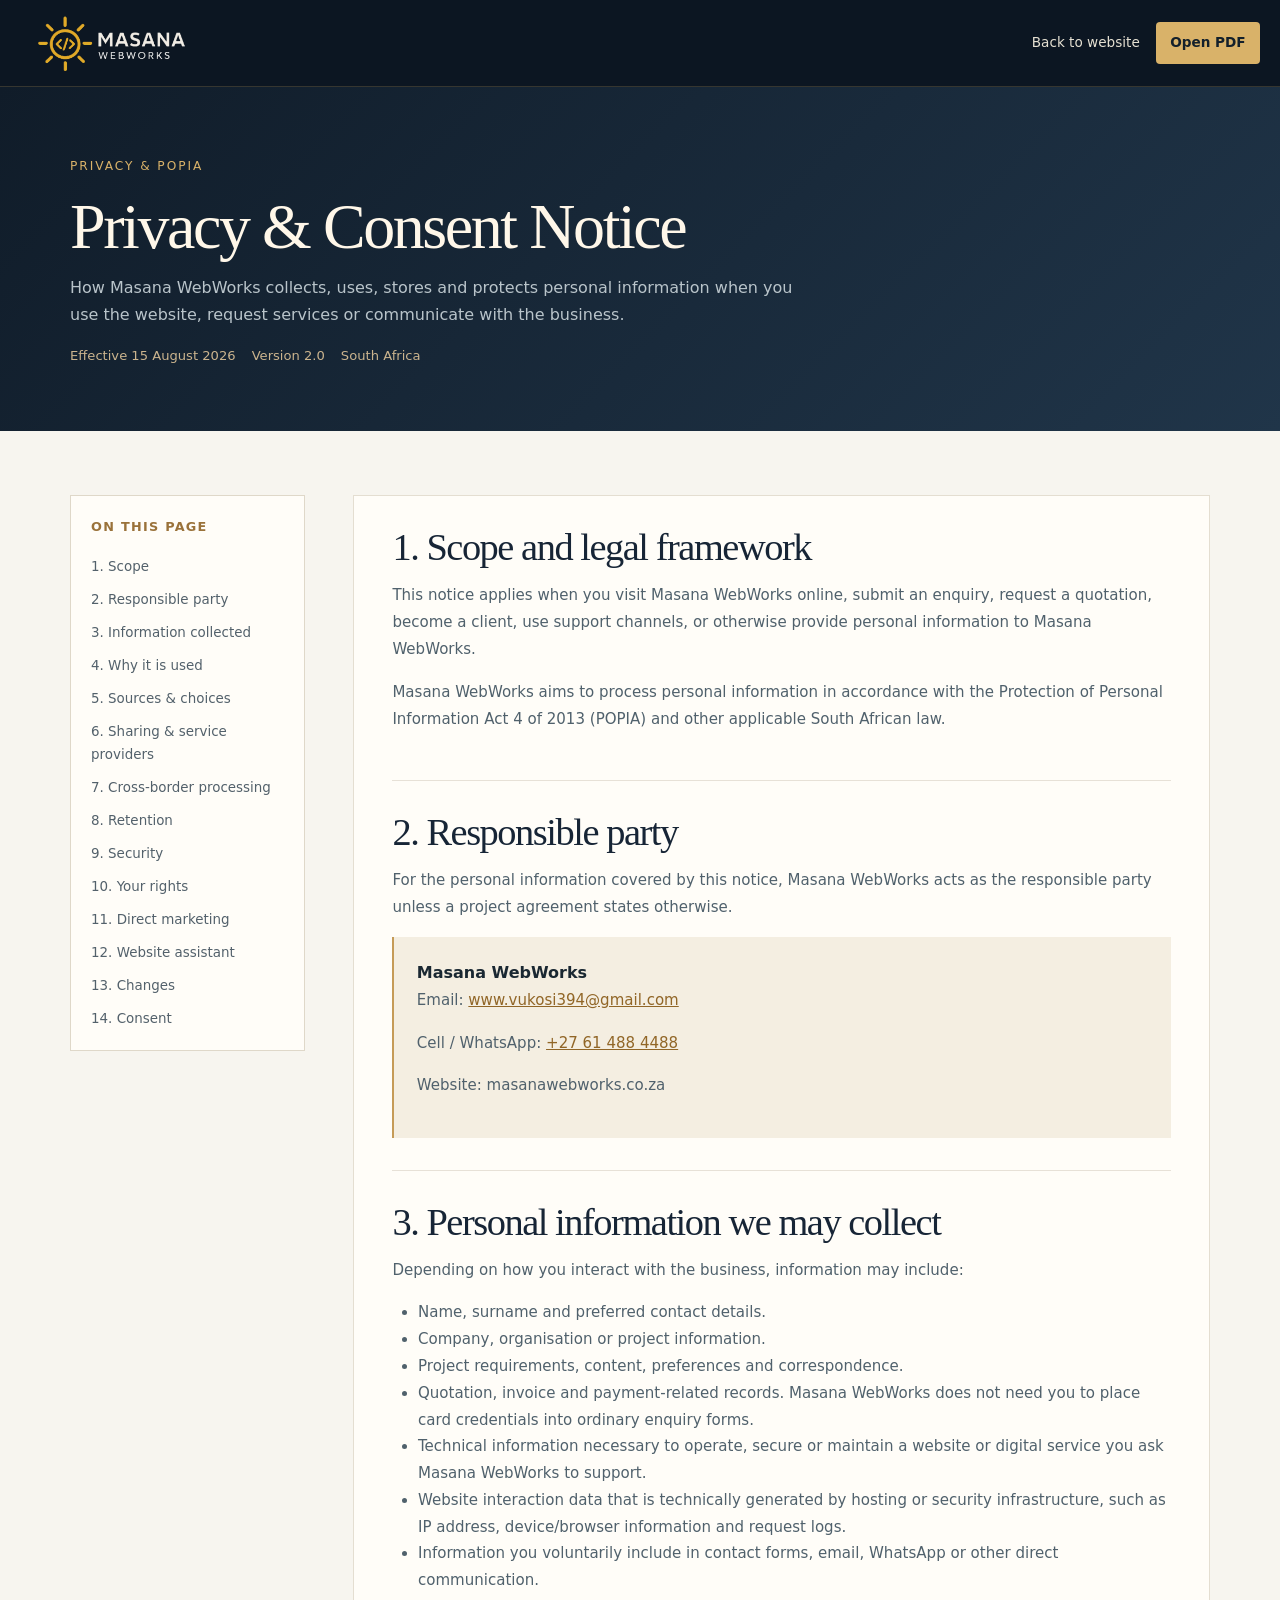
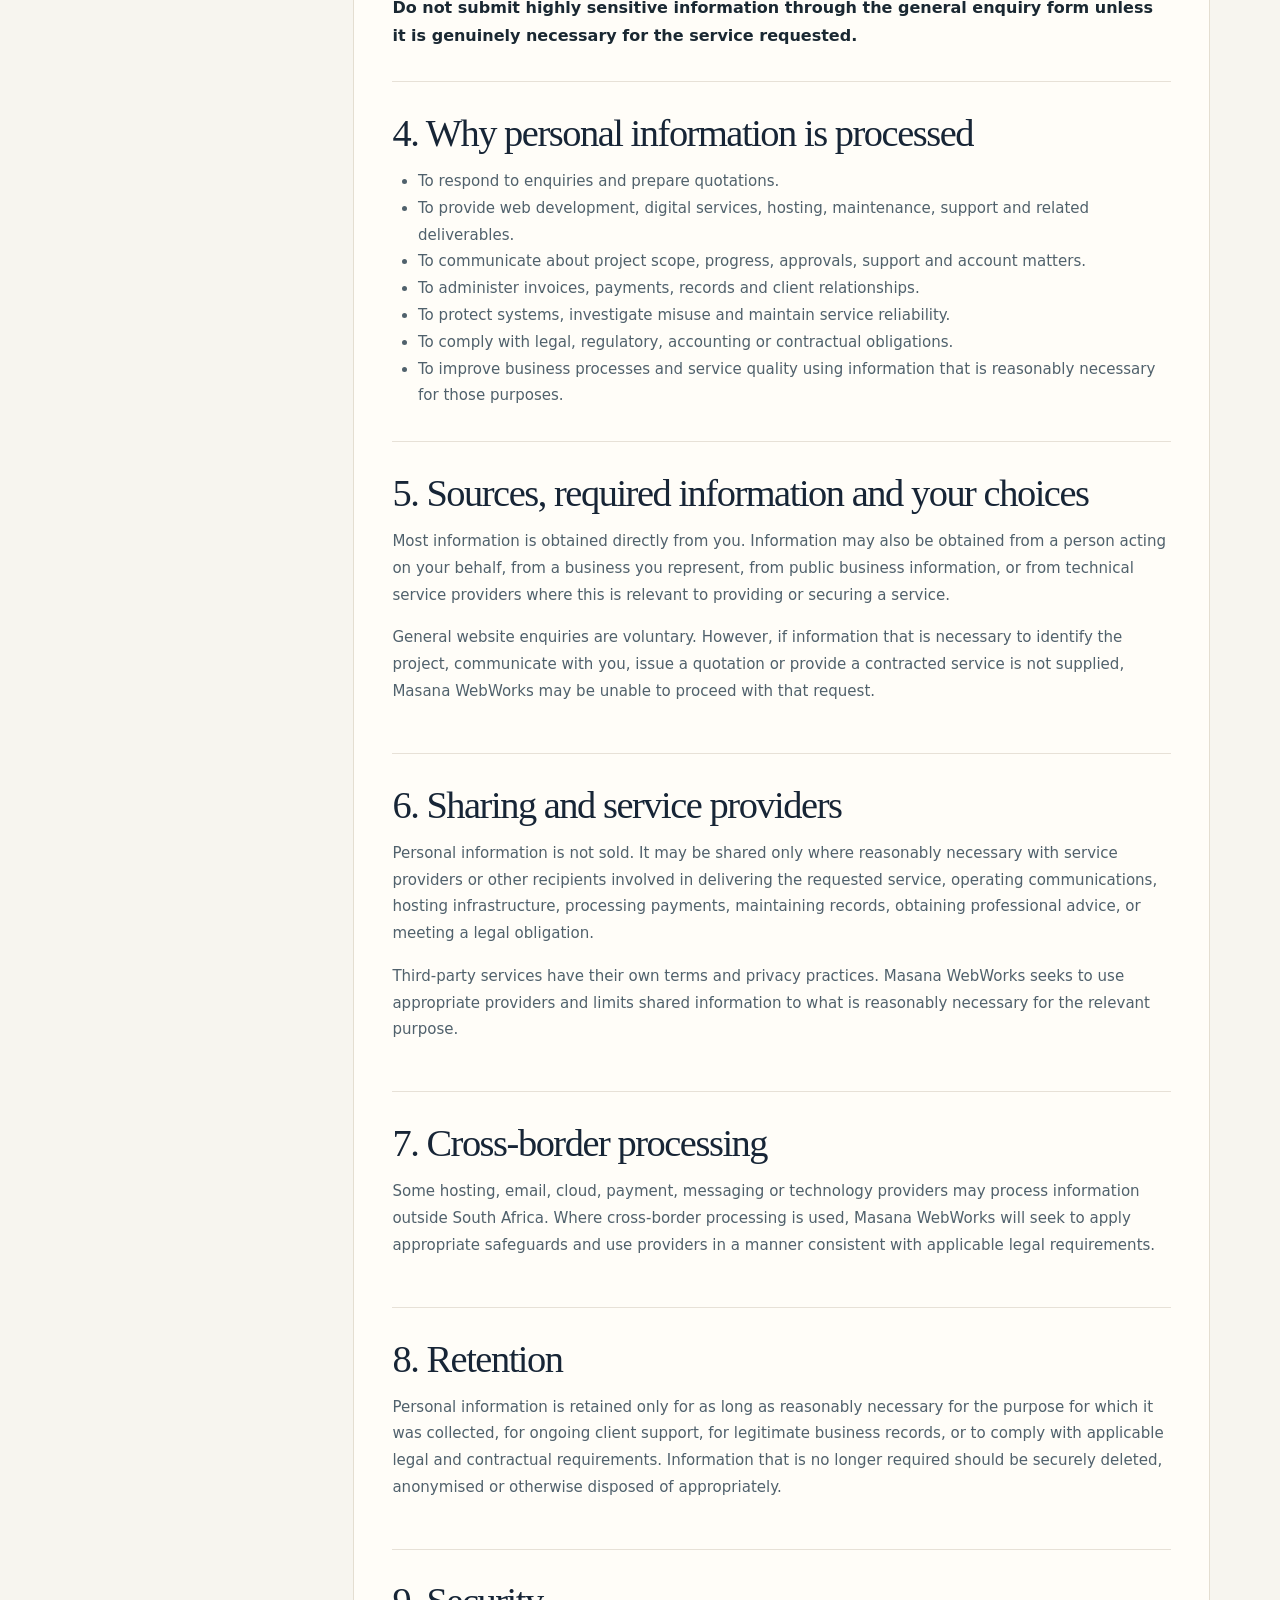
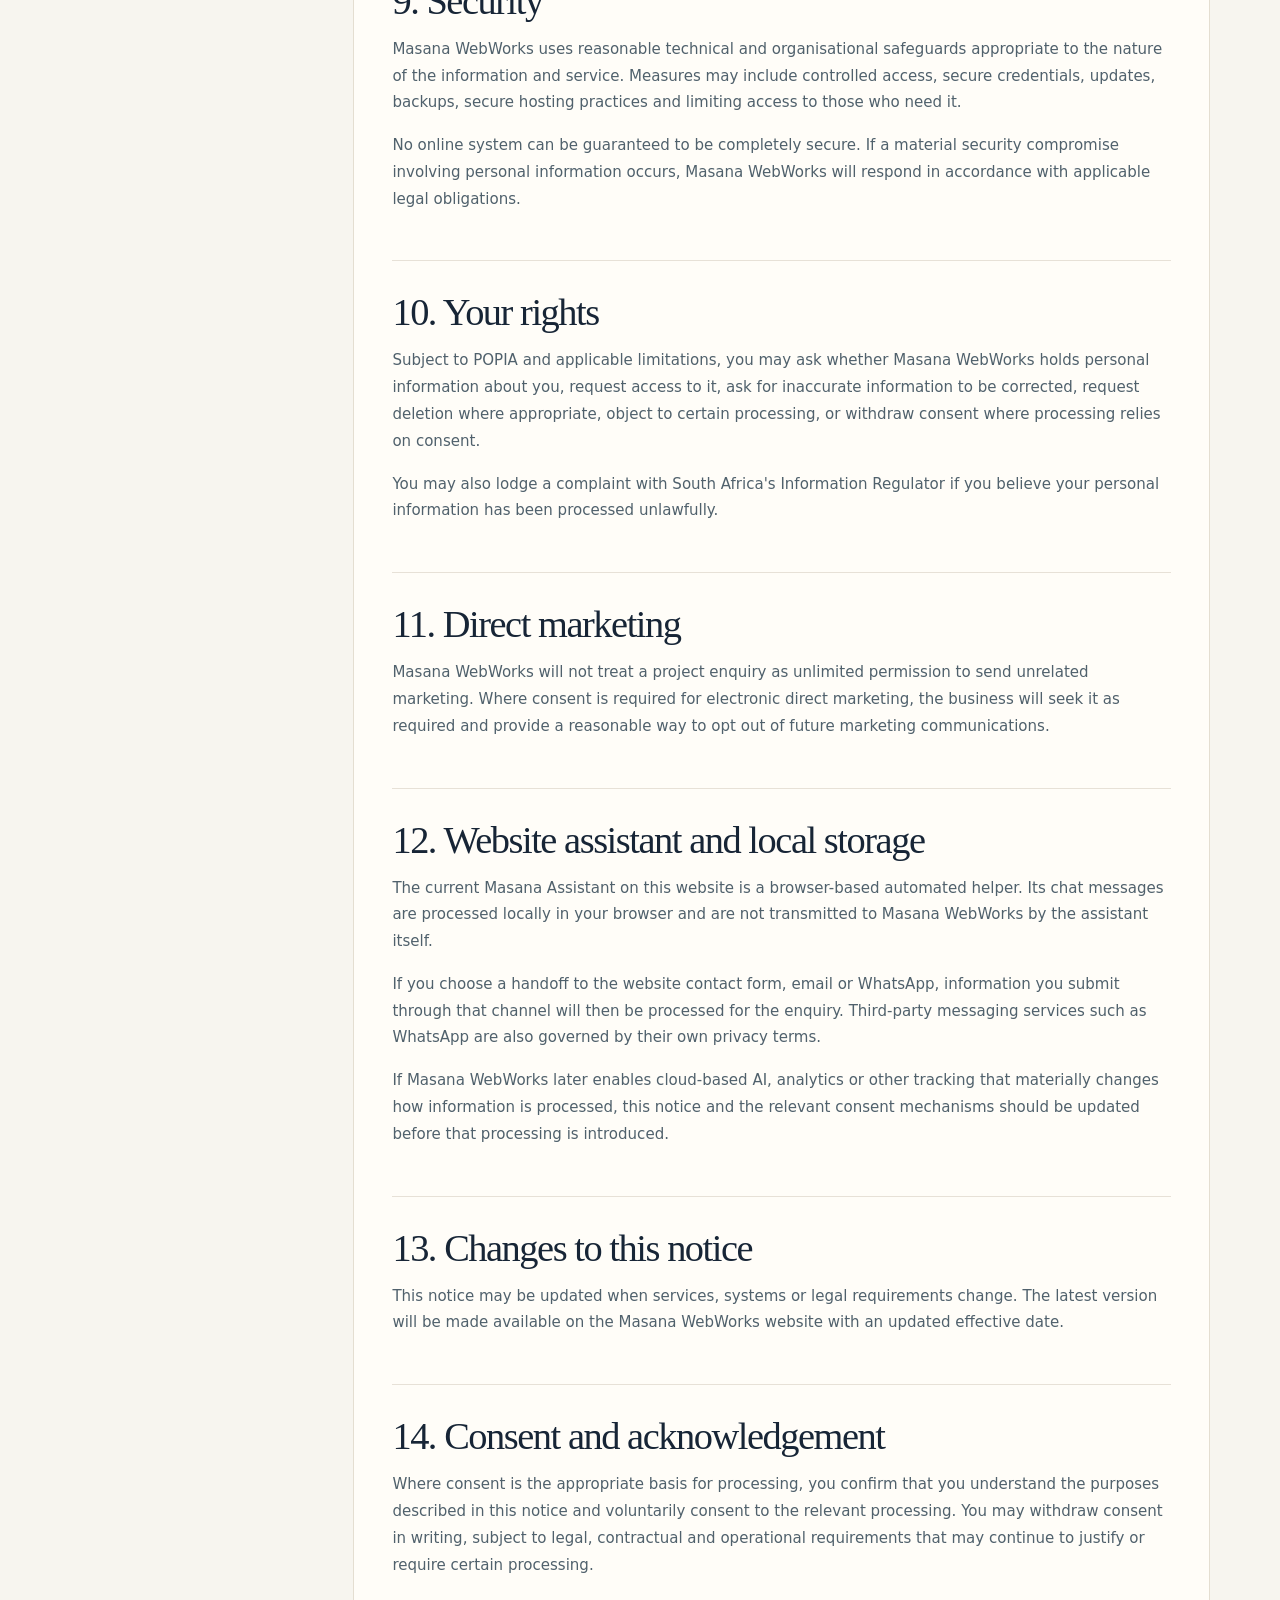
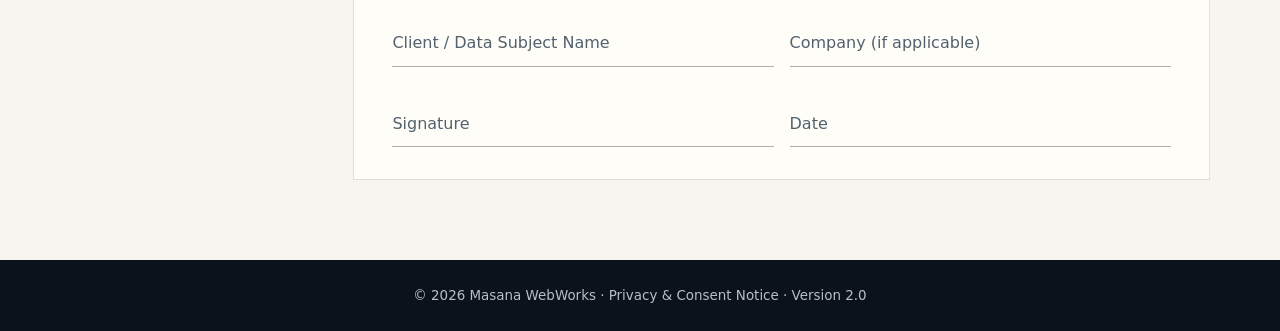
==== privacy.html @ 133a6479 "Add files via upload" ====
<!DOCTYPE html>
<html lang="en-ZA">
<head>
  <meta charset="UTF-8"><meta name="viewport" content="width=device-width, initial-scale=1.0"><meta name="robots" content="index, follow">
  <meta name="description" content="Masana WebWorks Privacy and Consent Notice describing how personal information is collected, used and protected.">
  <link rel="icon" href="assets/favicon.png"><link rel="stylesheet" href="styles.css"><title>Privacy & Consent Notice | Masana WebWorks</title>
</head>
<body class="legal-body">
  <header class="legal-header"><div class="legal-nav container-wide"><a href="index.html"><img src="assets/log1.png" alt="Masana WebWorks"></a><div class="legal-nav-links"><a class="legal-back" href="index.html">Back to website</a><a class="legal-download" href="legal/privacy-consent.pdf" target="_blank" rel="noopener">Open PDF</a></div></div></header>
  <section class="legal-hero"><div class="container"><span class="legal-eyebrow">Privacy & POPIA</span><h1>Privacy & Consent Notice</h1><p>How Masana WebWorks collects, uses, stores and protects personal information when you use the website, request services or communicate with the business.</p><div class="legal-meta"><span>Effective 15 August 2026</span><span>Version 2.0</span><span>South Africa</span></div></div></section>
  <main class="container legal-shell">
    <aside class="legal-toc"><strong>On this page</strong><a href="#scope">1. Scope</a><a href="#responsible">2. Responsible party</a><a href="#collect">3. Information collected</a><a href="#purpose">4. Why it is used</a><a href="#sources">5. Sources & choices</a><a href="#sharing">6. Sharing & service providers</a><a href="#crossborder">7. Cross-border processing</a><a href="#retention">8. Retention</a><a href="#security">9. Security</a><a href="#rights">10. Your rights</a><a href="#marketing">11. Direct marketing</a><a href="#assistant">12. Website assistant</a><a href="#changes">13. Changes</a><a href="#consent">14. Consent</a></aside>
    <article class="legal-content">
      <section id="scope"><h2>1. Scope and legal framework</h2><p>This notice applies when you visit Masana WebWorks online, submit an enquiry, request a quotation, become a client, use support channels, or otherwise provide personal information to Masana WebWorks.</p><p>Masana WebWorks aims to process personal information in accordance with the Protection of Personal Information Act 4 of 2013 (POPIA) and other applicable South African law.</p></section>
      <section id="responsible"><h2>2. Responsible party</h2><p>For the personal information covered by this notice, Masana WebWorks acts as the responsible party unless a project agreement states otherwise.</p><div class="legal-contact-card"><strong>Masana WebWorks</strong><p>Email: <a href="mailto:www.vukosi394@gmail.com">www.vukosi394@gmail.com</a></p><p>Cell / WhatsApp: <a href="tel:+27614884488">+27 61 488 4488</a></p><p>Website: masanawebworks.co.za</p></div></section>
      <section id="collect"><h2>3. Personal information we may collect</h2><p>Depending on how you interact with the business, information may include:</p><ul><li>Name, surname and preferred contact details.</li><li>Company, organisation or project information.</li><li>Project requirements, content, preferences and correspondence.</li><li>Quotation, invoice and payment-related records. Masana WebWorks does not need you to place card credentials into ordinary enquiry forms.</li><li>Technical information necessary to operate, secure or maintain a website or digital service you ask Masana WebWorks to support.</li><li>Website interaction data that is technically generated by hosting or security infrastructure, such as IP address, device/browser information and request logs.</li><li>Information you voluntarily include in contact forms, email, WhatsApp or other direct communication.</li></ul><div class="legal-callout"><strong>Do not submit highly sensitive information through the general enquiry form unless it is genuinely necessary for the service requested.</strong></div></section>
      <section id="purpose"><h2>4. Why personal information is processed</h2><ul><li>To respond to enquiries and prepare quotations.</li><li>To provide web development, digital services, hosting, maintenance, support and related deliverables.</li><li>To communicate about project scope, progress, approvals, support and account matters.</li><li>To administer invoices, payments, records and client relationships.</li><li>To protect systems, investigate misuse and maintain service reliability.</li><li>To comply with legal, regulatory, accounting or contractual obligations.</li><li>To improve business processes and service quality using information that is reasonably necessary for those purposes.</li></ul></section>
      <section id="sources"><h2>5. Sources, required information and your choices</h2><p>Most information is obtained directly from you. Information may also be obtained from a person acting on your behalf, from a business you represent, from public business information, or from technical service providers where this is relevant to providing or securing a service.</p><p>General website enquiries are voluntary. However, if information that is necessary to identify the project, communicate with you, issue a quotation or provide a contracted service is not supplied, Masana WebWorks may be unable to proceed with that request.</p></section>
      <section id="sharing"><h2>6. Sharing and service providers</h2><p>Personal information is not sold. It may be shared only where reasonably necessary with service providers or other recipients involved in delivering the requested service, operating communications, hosting infrastructure, processing payments, maintaining records, obtaining professional advice, or meeting a legal obligation.</p><p>Third-party services have their own terms and privacy practices. Masana WebWorks seeks to use appropriate providers and limits shared information to what is reasonably necessary for the relevant purpose.</p></section>
      <section id="crossborder"><h2>7. Cross-border processing</h2><p>Some hosting, email, cloud, payment, messaging or technology providers may process information outside South Africa. Where cross-border processing is used, Masana WebWorks will seek to apply appropriate safeguards and use providers in a manner consistent with applicable legal requirements.</p></section>
      <section id="retention"><h2>8. Retention</h2><p>Personal information is retained only for as long as reasonably necessary for the purpose for which it was collected, for ongoing client support, for legitimate business records, or to comply with applicable legal and contractual requirements. Information that is no longer required should be securely deleted, anonymised or otherwise disposed of appropriately.</p></section>
      <section id="security"><h2>9. Security</h2><p>Masana WebWorks uses reasonable technical and organisational safeguards appropriate to the nature of the information and service. Measures may include controlled access, secure credentials, updates, backups, secure hosting practices and limiting access to those who need it.</p><p>No online system can be guaranteed to be completely secure. If a material security compromise involving personal information occurs, Masana WebWorks will respond in accordance with applicable legal obligations.</p></section>
      <section id="rights"><h2>10. Your rights</h2><p>Subject to POPIA and applicable limitations, you may ask whether Masana WebWorks holds personal information about you, request access to it, ask for inaccurate information to be corrected, request deletion where appropriate, object to certain processing, or withdraw consent where processing relies on consent.</p><p>You may also lodge a complaint with South Africa's Information Regulator if you believe your personal information has been processed unlawfully.</p></section>
      <section id="marketing"><h2>11. Direct marketing</h2><p>Masana WebWorks will not treat a project enquiry as unlimited permission to send unrelated marketing. Where consent is required for electronic direct marketing, the business will seek it as required and provide a reasonable way to opt out of future marketing communications.</p></section>
      <section id="assistant"><h2>12. Website assistant and local storage</h2><p>The current Masana Assistant on this website is a browser-based automated helper. Its chat messages are processed locally in your browser and are not transmitted to Masana WebWorks by the assistant itself.</p><p>If you choose a handoff to the website contact form, email or WhatsApp, information you submit through that channel will then be processed for the enquiry. Third-party messaging services such as WhatsApp are also governed by their own privacy terms.</p><p>If Masana WebWorks later enables cloud-based AI, analytics or other tracking that materially changes how information is processed, this notice and the relevant consent mechanisms should be updated before that processing is introduced.</p></section>
      <section id="changes"><h2>13. Changes to this notice</h2><p>This notice may be updated when services, systems or legal requirements change. The latest version will be made available on the Masana WebWorks website with an updated effective date.</p></section>
      <section id="consent"><h2>14. Consent and acknowledgement</h2><p>Where consent is the appropriate basis for processing, you confirm that you understand the purposes described in this notice and voluntarily consent to the relevant processing. You may withdraw consent in writing, subject to legal, contractual and operational requirements that may continue to justify or require certain processing.</p><div class="signature-grid"><div class="signature-field">Client / Data Subject Name</div><div class="signature-field">Company (if applicable)</div><div class="signature-field">Signature</div><div class="signature-field">Date</div></div></section>
    </article>
  </main>
  <footer class="legal-footer">&copy; 2026 Masana WebWorks · Privacy & Consent Notice · Version 2.0</footer>
</body>
</html>
---- styles.css ----
:root {
  --bg: #faf6ee;
  --surface: #ffffff;
  --surface-soft: #f4efe4;
  --line: rgba(16, 24, 32, 0.1);
  --line-strong: rgba(16, 24, 32, 0.16);
  --text: #1a2330;
  --muted: #5a6675;
  --heading: #101820;
  --accent: #f2b233;
  --accent-strong: #dd980b;
  --accent-soft: rgba(242, 178, 51, 0.13);
  --deep: #0f1720;
  --deep-soft: #162231;
  --success: #127c56;
  --danger: #c03f32;
  --shadow-lg: 0 24px 70px rgba(15, 23, 32, 0.12);
  --shadow-md: 0 14px 36px rgba(15, 23, 32, 0.08);
  --radius-xl: 30px;
  --radius-lg: 22px;
  --radius-md: 18px;
  --radius-sm: 14px;
  --container: min(1140px, calc(100% - 2rem));
  --container-wide: min(1240px, calc(100% - 2rem));
}

* { box-sizing: border-box; }
html { scroll-behavior: smooth; }
body {
  margin: 0;
  font-family: "Inter", system-ui, sans-serif;
  color: var(--text);
  background:
    radial-gradient(circle at top left, rgba(242, 178, 51, 0.14), transparent 28%),
    linear-gradient(180deg, #fffdf8 0%, var(--bg) 100%);
  line-height: 1.65;
}
img { max-width: 100%; display: block; }
a { color: inherit; text-decoration: none; }
button, input, select, textarea { font: inherit; }
input, select, textarea { width: 100%; }

.container { width: var(--container); margin-inline: auto; }
.container-wide { width: var(--container-wide); margin-inline: auto; }
.section { padding: 5.5rem 0; }
.kicker, .eyebrow {
  display: inline-flex;
  align-items: center;
  gap: .45rem;
  padding: .42rem .82rem;
  border-radius: 999px;
  border: 1px solid rgba(242, 178, 51, 0.35);
  background: rgba(242, 178, 51, 0.12);
  color: #9b6900;
  font-size: .84rem;
  font-weight: 700;
  letter-spacing: .03em;
  text-transform: uppercase;
}
.kicker-light {
  color: #f4c555;
  border-color: rgba(255,255,255,.16);
  background: rgba(255,255,255,.08);
}
h1, h2, h3 {
  margin: 0 0 .9rem;
  font-family: "Manrope", "Inter", sans-serif;
  color: var(--heading);
  letter-spacing: -.03em;
  line-height: 1.08;
}
h1 { font-size: clamp(2.7rem, 6vw, 4.75rem); }
h2 { font-size: clamp(2rem, 4vw, 3rem); }
h3 { font-size: 1.22rem; }
p { margin: 0 0 1rem; color: var(--muted); }
ul { margin: 0; padding: 0; list-style: none; }

.skip-link {
  position: absolute;
  left: 1rem;
  top: -4rem;
  background: var(--deep);
  color: #fff;
  padding: .75rem 1rem;
  border-radius: 12px;
  z-index: 2000;
}
.skip-link:focus { top: 1rem; }

.site-header {
  position: sticky;
  top: 0;
  z-index: 1000;
  backdrop-filter: blur(16px);
  background: rgba(255, 252, 246, 0.8);
  border-bottom: 1px solid rgba(15, 23, 32, 0.06);
}
.site-header.scrolled { box-shadow: 0 10px 30px rgba(15,23,32,.05); }
.nav-wrap {
  display: flex;
  align-items: center;
  justify-content: space-between;
  gap: 1rem;
  min-height: 84px;
}
.brand img { width: min(280px, 56vw); height: auto; }
.primary-nav {
  display: flex;
  align-items: center;
  gap: .4rem;
}
.nav-link, .nav-cta {
  padding: .78rem .96rem;
  border-radius: 999px;
  font-weight: 600;
  color: #334155;
  transition: .2s ease;
}
.nav-link:hover, .nav-link.active {
  background: rgba(16, 24, 32, 0.06);
  color: var(--heading);
}
.nav-cta {
  background: var(--deep);
  color: #fff;
  padding-inline: 1.1rem;
}
.nav-cta:hover { background: #1c2838; }
.menu-toggle {
  display: none;
  width: 50px;
  height: 50px;
  border: 1px solid var(--line);
  border-radius: 14px;
  background: #fff;
  padding: 0;
}
.menu-toggle span {
  display: block;
  width: 22px;
  height: 2px;
  border-radius: 99px;
  background: var(--deep);
  margin: 5px auto;
  transition: .2s ease;
}
.menu-toggle.is-open span:nth-child(1) { transform: translateY(7px) rotate(45deg); }
.menu-toggle.is-open span:nth-child(2) { opacity: 0; }
.menu-toggle.is-open span:nth-child(3) { transform: translateY(-7px) rotate(-45deg); }

.hero {
  padding: 3rem 0 1.5rem;
}
.hero-grid {
  display: grid;
  grid-template-columns: 1.05fr .95fr;
  align-items: center;
  gap: 2rem;
}
.hero-copy { padding: 2rem 0; }
.hero-lead { font-size: 1.08rem; max-width: 60ch; }
.hero-actions {
  display: flex;
  flex-wrap: wrap;
  gap: .9rem;
  margin: 2rem 0;
}
.btn {
  display: inline-flex;
  align-items: center;
  justify-content: center;
  gap: .6rem;
  border: 0;
  border-radius: 999px;
  padding: 1rem 1.28rem;
  font-weight: 700;
  cursor: pointer;
  transition: transform .2s ease, box-shadow .2s ease, background .2s ease;
}
.btn:hover { transform: translateY(-2px); }
.btn-primary {
  background: linear-gradient(135deg, var(--accent), var(--accent-strong));
  color: #1b1407;
  box-shadow: 0 12px 30px rgba(221, 152, 11, 0.25);
}
.btn-secondary {
  background: #fff;
  color: var(--heading);
  border: 1px solid var(--line-strong);
}
.hero-metrics {
  display: grid;
  grid-template-columns: repeat(3, minmax(0, 1fr));
  gap: 1rem;
}
.hero-metrics article {
  padding: 1rem 1rem 1.05rem;
  background: rgba(255,255,255,.74);
  border: 1px solid rgba(15,23,32,.08);
  border-radius: var(--radius-md);
  box-shadow: var(--shadow-md);
}
.hero-metrics strong {
  display: block;
  font-size: 1rem;
  color: var(--heading);
  margin-bottom: .35rem;
}
.hero-metrics span { color: var(--muted); font-size: .94rem; }
.hero-visual-shell {
  position: relative;
  padding: clamp(1.2rem, 3vw, 2rem);
  background: linear-gradient(180deg, rgba(255,255,255,.88), rgba(255,255,255,.72));
  border: 1px solid rgba(15, 23, 32, 0.08);
  border-radius: 36px;
  box-shadow: var(--shadow-lg);
}
.hero-visual-shell::before {
  content: "";
  position: absolute;
  inset: auto 8% -10% 8%;
  height: 26%;
  background: radial-gradient(circle, rgba(242,178,51,.28) 0%, rgba(242,178,51,0) 70%);
  filter: blur(18px);
  z-index: 0;
}
.hero-visual-shell img {
  position: relative;
  z-index: 1;
  width: 100%;
  height: auto;
}
.trust-strip {
  display: grid;
  grid-template-columns: .9fr 1.1fr;
  align-items: center;
  gap: 1.4rem;
  margin-top: 2rem;
  padding: 1.2rem 1.25rem;
  background: rgba(255,255,255,.76);
  border: 1px solid rgba(15,23,32,.07);
  border-radius: 28px;
}
.trust-copy p { margin: .5rem 0 0; }
.logo-row {
  display: grid;
  grid-template-columns: repeat(2, minmax(0, 1fr));
  gap: 1rem;
}
.client-logo-card {
  min-height: 118px;
  display: flex;
  align-items: center;
  justify-content: center;
  padding: 1rem;
  border-radius: 22px;
  border: 1px solid rgba(15,23,32,.08);
  background: linear-gradient(180deg, #fff, #fbf8f1);
}
.client-logo-card img {
  max-height: 72px;
  width: auto;
  object-fit: contain;
}

.intro-grid,
.skills-layout,
.faq-layout,
.contact-grid {
  display: grid;
  gap: 1.5rem;
}
.intro-grid { gap: 1.8rem; }
.intro-cards {
  display: grid;
  grid-template-columns: repeat(3, minmax(0,1fr));
  gap: 1rem;
}
.intro-cards article,
.service-card,
.capability-grid article,
.process-card,
.price-card,
.testimonial-card,
.contact-form,
.faq-list details {
  background: rgba(255,255,255,.85);
  border: 1px solid rgba(15,23,32,.08);
  border-radius: var(--radius-lg);
  box-shadow: var(--shadow-md);
}
.intro-cards article {
  padding: 1.3rem;
}
.intro-cards i,
.service-icon,
.process-card span {
  width: 3rem;
  height: 3rem;
  display: inline-grid;
  place-items: center;
  border-radius: 16px;
  background: var(--accent-soft);
  color: #9b6900;
}

.section-heading {
  max-width: 760px;
  margin-bottom: 2rem;
}
.service-grid,
.project-grid,
.process-grid,
.pricing-grid,
.testimonial-grid {
  display: grid;
  grid-template-columns: repeat(2, minmax(0, 1fr));
  gap: 1.2rem;
}
.service-grid { grid-template-columns: repeat(3, minmax(0, 1fr)); }
.service-card {
  padding: 1.4rem;
  transition: transform .2s ease, box-shadow .2s ease;
}
.service-card:hover,
.project-card:hover,
.price-card:hover,
.testimonial-card:hover,
.process-card:hover,
.capability-grid article:hover { transform: translateY(-4px); }
.service-icon { margin-bottom: 1rem; }

.skills-layout { grid-template-columns: 1fr 1fr; align-items: start; }
.skills-list {
  display: grid;
  gap: .8rem;
  margin-top: 1.35rem;
}
.skills-list li {
  display: flex;
  gap: .8rem;
  align-items: flex-start;
  padding: .85rem 1rem;
  border: 1px solid rgba(15,23,32,.07);
  border-radius: 16px;
  background: rgba(255,255,255,.68);
}
.skills-list i { color: #aa7701; margin-top: .15rem; }
.capability-grid {
  display: grid;
  grid-template-columns: repeat(2, minmax(0, 1fr));
  gap: 1rem;
}
.capability-grid article { padding: 1.4rem; }
.capability-grid span {
  display: inline-block;
  color: #9b6900;
  font-weight: 800;
  margin-bottom: .8rem;
}

.project-card {
  display: grid;
  grid-template-rows: auto 1fr;
  overflow: hidden;
  background: rgba(255,255,255,.84);
  border: 1px solid rgba(15,23,32,.08);
  border-radius: var(--radius-xl);
  box-shadow: var(--shadow-md);
}
.project-body { padding: 1.45rem; }
.project-branding {
  display: flex;
  align-items: center;
  gap: .8rem;
  margin-bottom: 1rem;
}
.project-branding img,
.testimonial-client img {
  width: 52px;
  height: 52px;
  object-fit: contain;
  padding: .3rem;
  border-radius: 14px;
  background: #fff;
  border: 1px solid rgba(15,23,32,.08);
}
.project-branding span {
  color: #8a6a1a;
  font-weight: 700;
  font-size: .92rem;
}
.project-body ul { display: grid; gap: .45rem; margin-top: 1rem; }
.project-body li::before,
.price-card li::before {
  content: "•";
  color: var(--accent-strong);
  margin-right: .55rem;
}

.process-card,
.price-card,
.testimonial-card {
  padding: 1.45rem;
}
.process-card span {
  font-weight: 800;
  margin-bottom: 1rem;
}
.pricing-grid { grid-template-columns: repeat(4, minmax(0, 1fr)); }
.price-card {
  display: flex;
  flex-direction: column;
  gap: .95rem;
}
.package-label {
  display: inline-flex;
  width: fit-content;
  padding: .4rem .75rem;
  border-radius: 999px;
  background: rgba(15,23,32,.06);
  color: var(--heading);
  font-weight: 700;
  font-size: .88rem;
}
.price-card h3 { font-size: 2rem; margin-bottom: 0; }
.price-card ul { display: grid; gap: .52rem; flex: 1; }
.price-card.featured {
  background: linear-gradient(180deg, #1b2431, #101820);
  color: rgba(255,255,255,.92);
  border-color: rgba(255,255,255,.08);
}
.price-card.featured h3,
.price-card.featured h3 + p,
.price-card.featured li,
.price-card.featured .package-label { color: inherit; }
.price-card.featured .package-label { background: rgba(255,255,255,.12); }

.testimonial-grid { grid-template-columns: repeat(2, minmax(0, 1fr)); }
.testimonial-client {
  display: flex;
  align-items: center;
  gap: .8rem;
  margin-top: 1rem;
}
.testimonial-client strong { display: block; }
.testimonial-client span { color: var(--muted); font-size: .95rem; }

.faq-layout { grid-template-columns: .95fr 1.05fr; align-items: start; }
.faq-copy p { margin-bottom: 1.2rem; }
.text-link {
  border: 0;
  background: none;
  padding: 0;
  color: var(--heading);
  font-weight: 700;
  cursor: pointer;
}
.faq-list { display: grid; gap: 1rem; }
.faq-list details { padding: 0; overflow: hidden; }
.faq-list summary {
  list-style: none;
  cursor: pointer;
  padding: 1.2rem 1.25rem;
  display: flex;
  align-items: center;
  justify-content: space-between;
  gap: 1rem;
  font-weight: 700;
  color: var(--heading);
}
.faq-list summary::-webkit-details-marker { display: none; }
.faq-list details p {
  padding: 0 1.25rem 1.25rem;
  margin: 0;
}
.faq-list details[open] summary i { transform: rotate(45deg); }
.faq-list summary i { transition: .2s ease; }

.contact-section {
  background: linear-gradient(180deg, #111a25 0%, #172332 100%);
}
.contact-grid { grid-template-columns: .9fr 1.1fr; align-items: start; }
.contact-copy h2, .contact-copy p, .contact-copy span, .contact-copy strong { color: #fff; }
.contact-copy p { color: rgba(255,255,255,.76); }
.contact-direct {
  display: grid;
  gap: 1rem;
  margin-top: 1.6rem;
}
.contact-direct a {
  display: flex;
  align-items: center;
  gap: 1rem;
  padding: 1rem 1.1rem;
  border: 1px solid rgba(255,255,255,.12);
  border-radius: 18px;
  background: rgba(255,255,255,.06);
}
.contact-direct i {
  width: 2.9rem;
  height: 2.9rem;
  display: grid;
  place-items: center;
  border-radius: 14px;
  background: rgba(242,178,51,.16);
  color: #f5bf4f;
}
.contact-form {
  padding: 1.4rem;
  background: rgba(255,255,255,.96);
}
.form-row {
  display: grid;
  grid-template-columns: repeat(2, minmax(0, 1fr));
  gap: .95rem;
}
.contact-form label {
  display: grid;
  gap: .5rem;
  font-weight: 600;
  color: var(--heading);
  margin-bottom: 1rem;
}
.contact-form input:not([type="checkbox"]),
.contact-form select,
.contact-form textarea {
  border: 1px solid rgba(15,23,32,.12);
  border-radius: 16px;
  background: #fff;
  padding: .95rem 1rem;
  color: var(--heading);
}
.contact-form input:focus,
.contact-form select:focus,
.contact-form textarea:focus,
.chat-input-row input:focus {
  outline: 3px solid rgba(242,178,51,.2);
  border-color: rgba(221,152,11,.45);
}
.consent-check {
  display: flex !important;
  gap: .75rem;
  align-items: flex-start;
  font-weight: 500 !important;
}
.consent-check input {
  width: 1.1rem;
  height: 1.1rem;
  margin-top: .28rem;
}
.consent-check a { color: #8d6504; text-decoration: underline; }
.form-note { font-size: .95rem; color: var(--muted); margin-top: .75rem; }
.form-note.success { color: var(--success); }
.form-note.error { color: var(--danger); }

.site-footer {
  padding: 1.4rem 0 2rem;
  background: #0b1219;
  color: rgba(255,255,255,.78);
}
.footer-grid {
  display: grid;
  grid-template-columns: 1.4fr repeat(3, 1fr);
  gap: 1.25rem;
  padding: 1.8rem 0;
}
.footer-brand img { width: min(260px, 70%); margin-bottom: .85rem; }
.site-footer h3 { color: #fff; font-size: 1rem; margin-bottom: .75rem; }
.site-footer a, .site-footer span { display: block; margin-bottom: .55rem; }
.footer-bottom {
  padding-top: 1rem;
  border-top: 1px solid rgba(255,255,255,.08);
  display: flex;
  justify-content: space-between;
  gap: 1rem;
  flex-wrap: wrap;
}

.back-to-top {
  position: fixed;
  right: 1.2rem;
  bottom: 1.2rem;
  width: 48px;
  height: 48px;
  display: grid;
  place-items: center;
  border: 0;
  border-radius: 16px;
  background: #fff;
  color: var(--deep);
  box-shadow: var(--shadow-md);
  cursor: pointer;
  opacity: 0;
  visibility: hidden;
  transform: translateY(12px);
  transition: .25s ease;
  z-index: 95;
}
.back-to-top.visible { opacity: 1; visibility: visible; transform: translateY(0); }

.chatbot {
  position: fixed;
  right: 1.2rem;
  bottom: 4.8rem;
  z-index: 99;
}
.chat-launcher {
  display: inline-flex;
  align-items: center;
  gap: .65rem;
  border: 0;
  border-radius: 999px;
  padding: .95rem 1.15rem;
  background: var(--deep);
  color: #fff;
  box-shadow: 0 18px 42px rgba(15,23,32,.28);
  cursor: pointer;
}
.chat-panel {
  width: min(380px, calc(100vw - 1.5rem));
  margin-top: .9rem;
  margin-left: auto;
  background: rgba(255,255,255,.98);
  border: 1px solid rgba(15,23,32,.08);
  border-radius: 26px;
  overflow: hidden;
  box-shadow: 0 20px 60px rgba(15,23,32,.22);
}
.chat-header {
  display: flex;
  align-items: center;
  gap: .8rem;
  padding: 1rem 1rem .85rem;
  background: linear-gradient(135deg, #162231, #111a25);
  color: #fff;
}
.chat-avatar {
  width: 48px;
  height: 48px;
  border-radius: 14px;
  background: rgba(255,255,255,.08);
  border: 1px solid rgba(255,255,255,.08);
  display: grid;
  place-items: center;
  overflow: hidden;
}
.chat-avatar img {
  width: 34px;
  height: 34px;
  object-fit: contain;
  filter: drop-shadow(0 3px 8px rgba(0,0,0,.18));
}
.chat-header strong { display: block; }
.chat-header span { color: rgba(255,255,255,.74); font-size: .9rem; }
.chat-close {
  margin-left: auto;
  border: 0;
  background: rgba(255,255,255,.1);
  color: #fff;
  width: 34px;
  height: 34px;
  border-radius: 12px;
  cursor: pointer;
}
.chat-notice {
  padding: .85rem 1rem;
  border-bottom: 1px solid rgba(15,23,32,.07);
  color: var(--muted);
  font-size: .92rem;
}
.chat-messages {
  max-height: 300px;
  overflow: auto;
  padding: 1rem;
  display: grid;
  gap: .8rem;
  background: #fffdf9;
}
.chat-message {
  max-width: 88%;
  padding: .82rem .95rem;
  border-radius: 18px;
  font-size: .95rem;
}
.chat-message.bot {
  background: #f3efe6;
  color: var(--text);
  border-top-left-radius: 6px;
}
.chat-message.user {
  margin-left: auto;
  background: #142131;
  color: #fff;
  border-top-right-radius: 6px;
}
.chat-message.typing {
  width: fit-content;
  display: flex;
  gap: .28rem;
}
.chat-message.typing span {
  width: 7px;
  height: 7px;
  border-radius: 99px;
  background: #998869;
  animation: blink 1s infinite ease-in-out;
}
.chat-message.typing span:nth-child(2) { animation-delay: .15s; }
.chat-message.typing span:nth-child(3) { animation-delay: .3s; }
.quick-replies {
  display: flex;
  flex-wrap: wrap;
  gap: .55rem;
  padding: 0 1rem 1rem;
}
.quick-replies button {
  border: 1px solid rgba(15,23,32,.09);
  background: #fff;
  color: var(--heading);
  border-radius: 999px;
  padding: .6rem .8rem;
  cursor: pointer;
}
.chat-input-row {
  display: grid;
  grid-template-columns: 1fr auto;
  gap: .65rem;
  padding: 0 1rem 1rem;
}
.chat-input-row input {
  border: 1px solid rgba(15,23,32,.12);
  border-radius: 999px;
  padding: .86rem 1rem;
  background: #fff;
}
.chat-input-row button {
  width: 46px;
  height: 46px;
  border: 0;
  border-radius: 50%;
  background: linear-gradient(135deg, var(--accent), var(--accent-strong));
  color: #241700;
  cursor: pointer;
}
.chat-footer {
  padding: 0 1rem 1rem;
  color: var(--muted);
  font-size: .92rem;
}
.chat-footer button {
  border: 0;
  background: none;
  color: var(--heading);
  font-weight: 700;
  cursor: pointer;
  padding: 0;
}
.chat-message a { color: #7d5c00; text-decoration: underline; }
.sr-only {
  position: absolute;
  width: 1px;
  height: 1px;
  margin: -1px;
  padding: 0;
  border: 0;
  overflow: hidden;
  clip: rect(0 0 0 0);
}

.reveal {
  opacity: 0;
  transform: translateY(28px);
  transition: opacity .6s ease, transform .6s ease;
}
.reveal.in-view {
  opacity: 1;
  transform: translateY(0);
}

@keyframes blink {
  0%, 80%, 100% { opacity: .35; transform: translateY(0); }
  40% { opacity: 1; transform: translateY(-2px); }
}

@media (max-width: 1100px) {
  .pricing-grid { grid-template-columns: repeat(2, minmax(0, 1fr)); }
  .service-grid { grid-template-columns: repeat(2, minmax(0, 1fr)); }
  .footer-grid { grid-template-columns: 1.3fr 1fr 1fr; }
  .footer-grid > :first-child { grid-column: 1 / -1; }
}

@media (max-width: 900px) {
  .menu-toggle { display: inline-block; }
  .primary-nav {
    position: absolute;
    top: calc(100% + .65rem);
    right: 1rem;
    width: min(380px, calc(100vw - 2rem));
    display: none;
    flex-direction: column;
    align-items: stretch;
    padding: .8rem;
    background: rgba(255,255,255,.98);
    border: 1px solid rgba(15,23,32,.09);
    border-radius: 24px;
    box-shadow: var(--shadow-lg);
  }
  .primary-nav.open { display: flex; }
  .nav-link, .nav-cta { width: 100%; }
  .hero-grid,
  .trust-strip,
  .skills-layout,
  .faq-layout,
  .contact-grid,
  .project-grid,
  .testimonial-grid,
  .footer-grid,
  .service-grid,
  .intro-cards,
  .process-grid {
    grid-template-columns: 1fr;
  }
  .hero-copy { order: 1; }
  .hero-visual { order: 2; }
  .hero-metrics,
  .logo-row,
  .capability-grid,
  .form-row,
  .pricing-grid { grid-template-columns: 1fr 1fr; }
}

@media (max-width: 640px) {
  .section { padding: 4.3rem 0; }
  h1 { font-size: clamp(2.25rem, 9vw, 3.15rem); }
  h2 { font-size: clamp(1.8rem, 8vw, 2.4rem); }
  .hero { padding-top: 1.8rem; }
  .hero-actions,
  .hero-metrics,
  .logo-row,
  .capability-grid,
  .form-row,
  .pricing-grid { grid-template-columns: 1fr; }
  .btn { width: 100%; }
  .chatbot { right: .75rem; bottom: 4.35rem; }
  .chat-launcher { padding: .88rem 1rem; }
  .back-to-top { right: .75rem; bottom: .75rem; }
  .footer-bottom { flex-direction: column; }
}
/* MASANA WEBWORKS — OBSIDIAN / CHAMPAGNE ATELIER
   Direction: editorial typography, quiet luxury, crisp usability. */
:root {
  --bg: #f7f5ef;
  --surface: #ffffff;
  --surface-soft: #f2efe7;
  --line: rgba(24, 33, 40, .11);
  --line-strong: rgba(24, 33, 40, .18);
  --text: #27333a;
  --muted: #647078;
  --heading: #15202a;
  --accent: #d9b269;
  --accent-strong: #b88b3a;
  --accent-soft: rgba(217,178,105,.12);
  --deep: #0c1622;
  --deep-soft: #142334;
  --shadow-lg: 0 26px 76px rgba(10,20,30,.1);
  --shadow-md: 0 14px 40px rgba(10,20,30,.055);
  --radius-xl: 12px;
  --radius-lg: 11px;
  --radius-md: 9px;
  --radius-sm: 8px;
}
html { scroll-padding-top: 110px; }
body { background: var(--bg); color: var(--text); line-height: 1.72; }
body, button, input, select, textarea { font-family: "Inter", system-ui, sans-serif; }
h1, h2 { font-family: "Cormorant Garamond", Georgia, "Times New Roman", serif; letter-spacing: -.038em; font-weight: 500; line-height: .99; }
h3 { font-family: "Manrope", "Inter", system-ui, sans-serif; font-weight: 700; letter-spacing: -.02em; line-height: 1.3; }
h1 { font-size: clamp(3.7rem, 6.2vw, 6.5rem); }
h2 { font-size: clamp(3.1rem, 4.6vw, 5rem); }
h1 em, h2 em { font-family: "Cormorant Garamond", Georgia, serif; font-weight: 400; font-style: italic; color: var(--accent-strong); }
p { color: var(--muted); }
.section { padding: clamp(5rem, 9vw, 8rem) 0; }
.kicker, .eyebrow {
  background: none;
  border: 0;
  padding: 0;
  border-radius: 0;
  color: #a47c3b;
  letter-spacing: .19em;
  text-transform: uppercase;
  font-size: .7rem;
  font-weight: 700;
}
.section-heading { max-width: 850px; margin-bottom: 2.65rem; }
.section-heading h2 { margin-top: 1.2rem; }
.section-heading p { max-width: 58ch; font-size: 1rem; }

/* Nav: original white Masana logo on deep navy; logo pixels are untouched. */
.site-header {
  background: rgba(12,22,34,.95);
  border-bottom: 1px solid rgba(217,178,105,.16);
  backdrop-filter: blur(16px);
}
.site-header.scrolled { box-shadow: 0 18px 38px rgba(0,0,0,.16); }
.nav-wrap { min-height: 92px; }
.brand img { width: min(245px, 49vw); }
.nav-link { color: rgba(255,255,255,.77); font-size: .79rem; letter-spacing: .015em; border-radius: 5px; padding: .78rem .76rem; }
.nav-link:hover, .nav-link.active { color: var(--accent); background: rgba(217,178,105,.07); }
.nav-cta { background: var(--accent); color: #12202e; padding: .83rem 1.05rem; border-radius: 5px; font-size: .77rem; letter-spacing: .03em; }
.nav-cta:hover { background: #e9c887; }

/* Dark, carefully composed first screen with the supplied developer illustration. */
.hero {
  position: relative;
  overflow: hidden;
  padding: clamp(4rem, 7vw, 7rem) 0 6.1rem;
  color: #fbf6e9;
  background:
    radial-gradient(ellipse at 83% 45%, rgba(67,102,124,.24), transparent 39%),
    radial-gradient(ellipse at 10% 0%, rgba(215,178,105,.07), transparent 37%),
    linear-gradient(140deg, #0c1622 0%, #101e2e 55%, #0b1520 100%);
}
.hero::before {
  content:"";
  position:absolute;
  width:52vw;
  height:52vw;
  min-width:450px;
  min-height:450px;
  top:9%;
  right:-18%;
  border-radius:50%;
  border:1px solid rgba(217,178,105,.12);
  box-shadow: 0 0 0 75px rgba(217,178,105,.018), 0 0 0 150px rgba(217,178,105,.01);
  pointer-events:none;
}
.hero::after {
  content:"";
  position:absolute;
  inset:0;
  pointer-events:none;
  opacity:.16;
  background-image: linear-gradient(to right, transparent 99.89%, rgba(217,178,105,.25) 99.95%);
  background-size: 13.33333% 100%;
}
.hero-grid { position:relative; z-index:1; grid-template-columns: 1.03fr .97fr; gap: 1.1rem; min-height: 605px; }
.hero-copy { padding: 1.5rem 0; }
.hero h1 { color: #f8f4eb; max-width: 680px; font-size: clamp(3.8rem,5.9vw,6.15rem); margin: 1.5rem 0 1.2rem; }
.hero h1 em { color: #e1bc76; display:inline; }
.hero .eyebrow { color:#d9bd8b; line-height:1.6; }
.eyebrow-line { display:inline-block; background:#d9b269; width:26px; height:1px; vertical-align:middle; margin-right:.55rem; }
.hero-lead { color: #adbac7; max-width: 52ch; line-height:1.83; font-size:1rem; }
.hero-actions { margin: 2rem 0 2.5rem; }
.btn { border-radius:5px; letter-spacing:.015em; padding:1rem 1.32rem; min-height: 52px; font-size:.86rem; transition:background .2s ease, transform .2s ease, box-shadow .2s ease; }
.btn-primary { background:#d9b269; background-image:none; box-shadow:none; color:#15202a; }
.btn-primary:hover { background:#edc985; box-shadow:0 10px 28px rgba(217,178,105,.16); }
.btn-secondary { background:transparent; border:1px solid rgba(255,255,255,.29); color: #f7f3eb; }
.btn-secondary:hover { background: rgba(255,255,255,.075); border-color: rgba(255,255,255,.55); }
.hero-metrics { border-top:1px solid rgba(217,178,105,.18); padding-top:1.4rem; gap:0; }
.hero-metrics article { background:transparent; border:0; border-radius:0; box-shadow:none; padding:.15rem 1.1rem .15rem 0; }
.hero-metrics article:not(:first-child) { border-left:1px solid rgba(255,255,255,.11); padding-left:1.1rem; }
.hero-metrics strong { font-size:.77rem; font-weight:700; color:#e3c388; letter-spacing:.03em; }
.hero-metrics span { font-size:.78rem; line-height:1.5; color:#95a4b2; }
.hero-visual { display:flex; align-items:center; justify-content:center; }
.hero-visual-shell {
  position:relative;
  width:100%;
  border-radius:260px 260px 14px 14px;
  padding: 2.1rem 0 .3rem;
  background: radial-gradient(circle at 52% 33%, rgba(105,137,162,.16) 0%, rgba(37,59,78,.14) 47%, transparent 72%);
  border:1px solid rgba(217,178,105,.1);
  box-shadow:none;
}
.hero-visual-shell::before { inset:auto 12% -2% 12%; height:12%; filter:blur(26px); background:rgba(217,178,105,.12); }
.hero-visual-shell img { margin-inline:auto; width:111%; max-width:none; transform:translateX(-5%); mask-image:linear-gradient(to bottom, black 0%, black 96%, transparent 100%); }

/* Client logos on a dedicated warm panel; no fake backing rectangles. */
.hero .trust-strip {
  position:relative;
  z-index:2;
  background: #faf7ef;
  border:1px solid rgba(217,178,105,.25);
  border-radius:7px;
  color:#1e2c39;
  box-shadow:0 30px 70px rgba(0,0,0,.16);
  padding:1.4rem clamp(1.5rem,3vw,3rem);
  margin-top:3rem;
  grid-template-columns:1.1fr 1fr;
}
.trust-copy { padding: .4rem 2.1rem .4rem 0; }
.trust-copy .kicker { color:#96703a; }
.trust-copy p { color:#647078; max-width:47ch; line-height:1.6; font-size:.9rem; }
.logo-row { gap:.8rem; }
.client-logo-card { min-height:103px; border:0; border-radius:0; background:transparent; padding:.7rem; }
.client-logo-card+.client-logo-card { border-left:1px solid #e7dfd1; }
.client-logo-card img { height:auto; max-height:72px; max-width: min(100%, 170px); object-fit: contain; filter: drop-shadow(0 2px 1px rgba(15,23,32,.035)); }

/* Ivory and white breathing room, with fine rules instead of decorative pills */
.intro-section { background: var(--bg); }
.intro-grid { grid-template-columns: minmax(250px,.88fr) 1.12fr; align-items:start; gap:4rem; }
.intro-grid h2 { margin-top:1.25rem; }
.intro-cards { grid-template-columns:1fr; gap:0; }
.intro-cards article { display:grid; grid-template-columns:38px 1fr; gap:0 1.15rem; padding:1.35rem 0; border:0; box-shadow:none; background:transparent; border-bottom:1px solid #e4dfd3; border-radius:0; }
.intro-cards i { grid-row:1 / 3; background:transparent; border:1px solid #dfd6c6; color:#a27a39; width:36px; height:36px; border-radius:50%; font-size:.85rem; }
.intro-cards h3 { font-size:1.03rem; margin-bottom:.35rem; }
.intro-cards p { margin:0; font-size:.92rem; max-width:46ch; }

.services-section { background:#fffefa; }
.service-grid { gap:0; border-top:1px solid #e6dfd2; border-left:1px solid #e6dfd2; }
.service-card { padding:2rem 1.6rem; border:0; border-radius:0; box-shadow:none; background:transparent; border-bottom:1px solid #e6dfd2; border-right:1px solid #e6dfd2; transition: background .25s ease, transform .25s ease; }
.service-card:hover { background:#f8f3e8; transform:none; }
.service-icon { width:48px; height:48px; border-radius:50%; color:#a47c3b; background:#f6eddb; margin-bottom:1.25rem; font-size:1.05rem; }
.service-card h3 { font-size:1.08rem; margin-bottom:.65rem; }
.service-card p { font-size:.93rem; line-height:1.76; }

.skills-section { background:linear-gradient(145deg,#0e1a28,#152638); }
.skills-section h2 { color:#f8f4e8; margin-top:1.3rem; }
.skills-section h2 em { color:#e4c28c; }
.skills-section .skills-copy>p { color:#afbbc6; }
.skills-section .kicker { color:#d0b27e; }
.skills-layout { align-items:center; gap:4rem; }
.skills-list { margin-top:2rem; gap:0; }
.skills-list li { padding:.92rem 0; border:0; border-bottom:1px solid rgba(255,255,255,.11); border-radius:0; background:transparent; color:#e0e5e7; font-size:.94rem; }
.skills-list i { color:#c8aa70; margin-top:.42rem; }
.capability-grid { gap:1px; background:rgba(217,178,105,.17); border:1px solid rgba(217,178,105,.17); }
.capability-grid article { background:#17283a; border:0; box-shadow:none; border-radius:0; padding:clamp(1.35rem,2vw,2.2rem); transition:background .2s; }
.capability-grid article:hover { background:#1a2e43; transform:none; }
.capability-grid article span { color:#c7a56e; font-size:.77rem; letter-spacing:.15em; }
.capability-grid article h3 { color:#fcf7ee; font-size:1.05rem; }
.capability-grid article p { color:#9eafbb; font-size:.9rem; margin:0; }

.work-section { background: #f7f5ef; }
.project-grid { gap:1.5rem; }
.project-card { border-radius:8px; background:#fff; border:1px solid #e7dfd2; transition:box-shadow .25s ease, transform .25s ease; }
.project-card:hover { transform:translateY(-4px); box-shadow:0 26px 55px rgba(15,23,32,.11); }
.project-body { padding:2rem; }
.project-body h3 { font-size:1.38rem; }
.project-branding { margin-bottom:1.15rem; }
.project-branding img { width:58px; height:58px; padding:.25rem; border:0; border-radius:0; background:transparent; }
.project-branding span { color:#99753d; letter-spacing:.1em; font-size:.68rem; text-transform:uppercase; }
.project-body li { font-size:.88rem; color:#5a6870; }
.project-link { display:inline-flex; align-items:center; margin-top:1.5rem; border-bottom:1px solid #ad8548; padding:0 0 .35rem; color:#87662f; font-size:.84rem; font-weight:700; }
.project-link:hover { color:#142334; }

.process-section { background:#fffefa; }
.process-grid { grid-template-columns:repeat(4,1fr); gap:0; border-top:1px solid #e6dfd2; }
.process-card { padding:2.1rem 1.2rem 1rem; border:0; border-radius:0; box-shadow:none; background:transparent; border-right:1px solid #e6dfd2; }
.process-card:first-child { padding-left:0; }
.process-card:last-child { border-right:0; }
.process-card:hover { transform:none; }
.process-card span { background:transparent; width:auto; height:auto; border:0; border-radius:0; color:#9b763a; margin-bottom:1.5rem; font-family:Georgia,serif; font-size:1.7rem; font-weight:400; }
.process-card h3 { font-size:1.05rem; }
.process-card p { font-size:.9rem; }

.packages-section { background:#f3f0e9; }
.pricing-grid { gap: .8rem; }
.price-card { border-radius:8px; background:#fffdf8; padding:2rem 1.3rem; gap:1rem; box-shadow:none; border-color:#e3dbcc; transition:transform .22s; }
.price-card h3 { font-family:"Cormorant Garamond", Georgia,serif; letter-spacing:-.035em; font-size:2.8rem; font-weight:500; }
.price-card p, .price-card li { font-size:.88rem; }
.price-card ul { gap:.65rem; }
.package-label { padding:0; background:none; font-size:.71rem; text-transform:uppercase; letter-spacing:.14em; color:#95713b; }
.price-card.featured { background:#132336; color:#f8f1e1; border-color:#bd9857; }
.price-card.featured .package-label { background:none; color:#e2bf80; }
.price-card.featured h3 { color:#f8f1e1; }
.price-card.featured p { color:#acbac9; }
.price-card.featured .btn-primary { background:#d9b269; }
.price-card .btn-secondary { background:transparent; border:1px solid #a1a6a3; color:#172331; }
.price-card .btn-secondary:hover { background:#172331; color:#fff; }

.ethos-section { background:linear-gradient(120deg,#0d1723 0%,#1d3040 100%); padding:clamp(5rem,8vw,7rem) 0; }
.ethos-layout { display:grid; grid-template-columns:.96fr 1.04fr; gap:5rem; align-items:center; }
.ethos-intro h2 { color:#fbf7ed; margin-top:1.3rem; }
.ethos-intro h2 em { color:#dbba81; }
.ethos-ideas article { display:grid; grid-template-columns:45px 1fr; padding:1.35rem 0; border-bottom:1px solid rgba(255,255,255,.15); gap:1rem; }
.ethos-ideas article:first-child { border-top:1px solid rgba(255,255,255,.15); }
.ethos-ideas article>span { color:#c8a86d; font:italic 1.25rem Georgia,serif; }
.ethos-ideas h3 { color:#fff9ed; font-size:1.08rem; margin-bottom:.4rem; }
.ethos-ideas p { color:#a5b6c4; margin:0; font-size:.93rem; }

.faq-section { background:#faf8f3; }
.faq-layout { grid-template-columns:.95fr 1.05fr; gap:5rem; }
.faq-copy h2 { margin-top:1.3rem; }
.faq-list { gap:0; border-top:1px solid #e0dacc; }
.faq-list details { border:0; box-shadow:none; border-radius:0; border-bottom:1px solid #e0dacc; background:transparent; }
.faq-list summary { padding:1.35rem 0; font-size:.94rem; }
.faq-list details p { padding:0 0 1.4rem; font-size:.92rem; }
.faq-list summary i { color:#a68044; }
.text-link { color:#98713c; text-decoration:underline; text-underline-offset:5px; }

.contact-section { background: #102032; }
.contact-grid { gap:5rem; }
.contact-copy h2 { margin:1.25rem 0 1.5rem; }
.contact-copy h2 em { color:#dfbb7b; }
.contact-direct a { background:transparent; border-radius:0; border:0; padding:.95rem 0; border-bottom:1px solid rgba(255,255,255,.2); }
.contact-direct i { border-radius:50%; background:rgba(217,178,105,.13); color:#d9b269; }
.contact-direct a span { color:#8fa4b4; font-size:.82rem; }
.contact-direct a strong { font-size:.92rem; }
.contact-form { border-radius:7px; background:#fcfaf5; border:1px solid rgba(217,178,105,.32); box-shadow:0 25px 55px rgba(0,0,0,.16); padding:clamp(1.4rem,3vw,2.25rem); }
.contact-form label { font-size:.84rem; letter-spacing:.01em; }
.contact-form input:not([type="checkbox"]), .contact-form select, .contact-form textarea { border-radius:5px; border-color:#d8d7cf; padding: .9rem 1rem; }
.contact-form input:focus,.contact-form select:focus,.contact-form textarea:focus { outline:2px solid rgba(217,178,105,.45); }
.consent-check { font-size:.81rem!important; }
.consent-check a { color:#976d30; }

.site-footer { background:#0a121b; border-top:1px solid rgba(217,178,105,.17); }
.footer-grid { padding:3rem 0; }
.footer-brand img { width:250px; }
.site-footer p,.site-footer a,.site-footer span { font-size:.88rem; color:#a5b0b7; }
.site-footer h3 { font-size:.76rem; text-transform:uppercase; letter-spacing:.16em; font-weight:700; color:#e1c08a; }
.site-footer a:hover { color:#edd19b; }
.footer-bottom { border-color:rgba(217,178,105,.14); }
.back-to-top { border-radius:50%; bottom:1.2rem; }

/* Assistant: elegant yet usable, no deceptive AI claims */
.chatbot { right:1.4rem; bottom:4.7rem; }
.chat-launcher { background:#d9b269; color:#15202a; border-radius:5px; font-weight:700; box-shadow:0 15px 38px rgba(0,0,0,.24); font-size:.81rem; }
.chat-launcher:hover { background:#ecc683; }
.chat-panel { border-radius:8px; border:1px solid #d7b479; box-shadow:0 20px 80px rgba(0,0,0,.23); }
.chat-header { background:#122233; }
.chat-avatar, .chat-close { border-radius:5px; }
.chat-notice { background:#f6f0e5; color:#51606b; }
.chat-messages { background:#fffdf9; }
.chat-message { border-radius:8px; }
.chat-message.user { background:#17283b; border-top-right-radius:2px; }
.chat-message.bot { background:#efe9dd; border-top-left-radius:2px; }
.quick-replies button { border-radius:4px; background:#fff9ed; border-color:#e8ddca; font-size:.84rem; }
.quick-replies button:hover { border-color:#c8a86d; background:#f6ecd9; }
.chat-input-row input { border-radius:5px; }
.chat-input-row button { border-radius:5px; background:#d9b269; }
#masanaEmailHandoff button[type="submit"] { background:#c7a166 !important; color:#15202a !important; border-radius:5px !important; }
#masanaEmailHandoff button[type="button"] { border-radius:5px !important; }
#masanaEmailHandoff input,#masanaEmailHandoff textarea { border-radius:5px !important; }

/* Inner legal pages also belong to the same visual system. */
.legal-body { background:#f7f5ef; color:#1a2832; }
.legal-header { position:sticky; z-index:40; top:0; background:#0c1622; border-bottom:1px solid rgba(217,178,105,.2); }
.legal-nav { display:flex; align-items:center; justify-content:space-between; gap:1rem; min-height:86px; }
.legal-nav img { width:min(238px, 46vw); height:auto; }
.legal-nav-links { display:flex; flex-wrap:wrap; align-items:center; gap:1rem; }
.legal-nav-links a { color:#e5e0d2; font-size:.85rem; }
.legal-nav-links .legal-download { background:#d9b269; color:#13202b; padding:.6rem .9rem; border-radius:4px; font-weight:700; }
.legal-hero { background:linear-gradient(135deg,#101c29,#203549); color:#fff; padding:4rem 0; }
.legal-hero h1 { color:#fff7e9; font-size:clamp(3rem,5vw,5rem); margin:1rem 0; }
.legal-hero p { color:#b9c4ca; max-width:750px; }
.legal-eyebrow { color:#d9b269; font-size:.76rem; text-transform:uppercase; letter-spacing:.16em; }
.legal-meta { display:flex; gap:1rem; flex-wrap:wrap; font-size:.82rem; color:#cbb48e; }
.legal-shell { display:grid; grid-template-columns:235px minmax(0,1fr); gap:3rem; padding-top:4rem; padding-bottom:5rem; align-items:start; }
.legal-toc { position:sticky; top:118px; display:grid; gap:.62rem; padding:1.25rem; border:1px solid #dfd8c9; background:#fffdf8; }
.legal-toc strong { color:#9a723a; margin-bottom:.4rem; letter-spacing:.1em; font-size:.8rem; text-transform:uppercase; }
.legal-toc a { color:#53616b; font-size:.84rem; }
.legal-toc a:hover { color:#996c2f; }
.legal-content { padding:2rem 2.4rem; background:#fffdf8; border:1px solid #e4ded1; min-width:0; }
.legal-content section { scroll-margin-top:130px; padding:0 0 2rem; margin:0 0 2rem; border-bottom:1px solid #e7e1d7; }
.legal-content section:last-child { border:0; margin-bottom:0; padding-bottom:0; }
.legal-content h2 { font-size:clamp(2rem,3vw,2.9rem); color:#172536; margin-bottom:1rem; }
.legal-content p,.legal-content li { line-height:1.78; color:#50616c; font-size:.94rem; }
.legal-content ul,.legal-content ol { list-style:revert; padding-left:1.6rem; }
.legal-content a { text-decoration:underline; color:#916627; }
.legal-contact-card { background:#f4eee1; padding:1.4rem; border-left:2px solid #c59b57; }
.signature-grid { display:grid; grid-template-columns:repeat(2,1fr); gap:1rem; margin-top:1.5rem; }
.signature-field { border-bottom:1px solid #b5afa3; padding:1.7rem 0 .55rem; color:#52616d; }
.legal-footer { text-align:center; background:#0a121b; color:#b6c0c5; padding:1.5rem; font-size:.84rem; }

/* Polished motion with accessibility safeguards */
a:focus-visible,button:focus-visible,summary:focus-visible,input:focus-visible,select:focus-visible,textarea:focus-visible { outline:2px solid #d7ab65; outline-offset:4px; }
.reveal { transition:opacity .55s ease, transform .55s ease; }
@media (prefers-reduced-motion:reduce) {
  html { scroll-behavior:auto; }
  *,*::before,*::after { animation-duration:.01ms!important; transition-duration:.01ms!important; }
  .reveal { opacity:1; transform:none; }
}
@media (max-width:1200px) {
  .nav-link { padding-inline:.57rem; font-size:.75rem; }
  .brand img { width:206px; }
  .pricing-grid { grid-template-columns:repeat(2,1fr); }
}
@media (max-width:900px) {
  .menu-toggle { display:block; background:transparent; border:1px solid rgba(217,178,105,.45); border-radius:4px; }
  .menu-toggle span { background:#e0bd79; }
  .primary-nav { border-radius:6px; background:#121f2f; border:1px solid rgba(217,178,105,.27); padding:1rem; }
  .nav-link { width:100%; padding: .85rem; color:#e0e4e5; }
  .nav-cta { color:#12202b; width:100%; border-radius:4px; text-align:center; }
  .hero { padding:3.2rem 0 4rem; }
  .hero-grid { grid-template-columns:1fr; min-height:0; gap:2rem; }
  .hero-copy { order:1; padding:0; }
  .hero-visual { order:2; max-width:650px; margin-inline:auto; }
  .hero-visual-shell { max-width:580px; }
  .hero h1 { max-width:800px; }
  .intro-grid,.skills-layout,.faq-layout,.contact-grid,.ethos-layout { grid-template-columns:1fr; gap:2.2rem; }
  .service-grid { grid-template-columns:repeat(2,1fr); }
  .process-grid { grid-template-columns:repeat(2,1fr); }
  .process-card:nth-child(2) { border-right:0; }
  .process-card:nth-child(3),.process-card:nth-child(4) { border-top:1px solid #e6dfd2; }
  .intro-cards { grid-template-columns:1fr; }
  .hero .trust-strip { grid-template-columns:1fr; }
  .trust-copy { padding:0; }
  .legal-shell { grid-template-columns:1fr; gap:1.5rem; }
  .legal-toc { position:static; }
}
@media (max-width:640px) {
  .section { padding:4.4rem 0; }
  .hero h1 { font-size:clamp(3.45rem,12.5vw,5.5rem); }
  .hero-visual-shell { border-radius:180px 180px 8px 8px; padding:1.1rem 0 .1rem; }
  .hero-metrics { grid-template-columns:1fr; gap:.8rem; }
  .hero-metrics article { padding:0 0 .7rem!important; border-left:0!important; border-bottom:1px solid rgba(255,255,255,.1); }
  .hero .trust-strip { padding:1.2rem; margin-top:2.2rem; }
  .logo-row { grid-template-columns:repeat(2,minmax(0,1fr)); gap:0; }
  .client-logo-card { padding:.5rem; min-height:90px; }
  .client-logo-card img { max-height:58px; }
  .service-grid,.project-grid,.process-grid,.pricing-grid,.capability-grid { grid-template-columns:1fr; }
  .process-card,.process-card:first-child { padding:1.3rem 0; border:0; border-bottom:1px solid #e6dfd2; }
  .process-card:nth-child(3),.process-card:nth-child(4) { border-top:0; }
  .contact-grid { gap:2.5rem; }
  .chatbot { bottom:4.45rem; right:.7rem; }
  .chat-launcher { font-size:.78rem; }
  .legal-nav { min-height:78px; }
  .legal-nav-links { gap:.6rem; }
  .legal-nav-links .legal-download { display:none; }
  .legal-content { padding:1.4rem; }
  .signature-grid { grid-template-columns:1fr; }
}
/* Embedded vector interface icons: independent of third-party icon fonts */
.ui-icon { width:1.15em; height:1.15em; display:inline-block; vertical-align:-.13em; flex-shrink:0; }
.intro-cards .ui-icon { grid-row:1 / 3; width:36px; height:36px; padding:9px; border:1px solid #dfd6c6; border-radius:50%; color:#a27a39; }
.service-icon .ui-icon { width:21px; height:21px; }
.skills-list .ui-icon { width:17px; height:17px; color:#c8aa70; margin-top:5px; }
.faq-list .ui-icon { width:17px; height:17px; color:#a68044; transition:transform .2s ease; }
.faq-list details[open] summary .ui-icon { transform:rotate(45deg); }
.contact-direct .ui-icon { width:20px; height:20px; }
.chat-launcher .ui-icon { width:19px; height:19px; }
@media (min-width:901px) { .hero h1 em { white-space:nowrap; } }
@media (max-width:640px) {
  /* On phones the requested developer illustration now appears in the first screen,
     between the headline and supporting copy, rather than far below the fold. */
  .hero-grid { display:flex; flex-direction:column; gap:0; }
  .hero-copy { display:contents; }
  .hero .eyebrow { order:1; }
  .hero h1 { order:2; margin:1.25rem 0 .5rem; }
  .hero-visual { order:3; width:min(100%,380px); margin:0 auto .35rem; }
  .hero-visual-shell { width:100%; }
  .hero-visual-shell img { width:98%; transform:none; }
  .hero-lead { order:4; margin-top:.7rem; }
  .hero-actions { order:5; margin:1rem 0 2rem; }
  .hero-metrics { order:6; width:100%; }
}
/* Keep the assistant anchored to the launcher instead of shifting the launcher when opened. */
.chatbot { bottom: 1.25rem; }
.chat-panel { position:absolute; bottom:calc(100% + .75rem); right:0; margin:0; max-height:calc(100vh - 7rem); display:flex; flex-direction:column; }
.chat-panel[hidden] { display:none!important; }
.chat-messages { min-height:90px; flex:1 1 auto; overflow:auto; }
.chat-notice,.chat-header,.chat-footer,.chat-input-row,.quick-replies { flex-shrink:0; }
.back-to-top { right:12rem; bottom:1.25rem; }
@media (max-width:640px) {
  .chatbot { bottom:1rem; right:1rem; }
  .chat-launcher { width:54px; height:54px; border-radius:50%; display:grid; place-items:center; padding:0; }
  .chat-launcher span { display:none; }
  .chat-launcher .ui-icon { width:23px; height:23px; }
  .chat-panel { width:min(360px, calc(100vw - 1.5rem)); max-height:calc(100dvh - 6.5rem); }
  .back-to-top { right:1.05rem; bottom:5.1rem; }
}


@media (max-width: 640px) {
    .project-image {
        padding: 20px;
        aspect-ratio: 4 / 3;
    }
}

/* Portfolio cards — compact presentation without large image headers */
.project-card {
    grid-template-rows: 1fr;
    height: 100%;
}
.project-body {
    display: flex;
    flex-direction: column;
    height: 100%;
    padding: clamp(1.5rem, 3vw, 2.2rem);
}
.project-branding { margin-bottom: 1.25rem; }
.project-body .project-link { align-self: flex-start; margin-top: auto; padding-top: 1.5rem; }
.project-body h3 { margin-bottom: .75rem; }
@media (max-width: 640px) {
    .project-body { padding: 1.45rem; }
}

/* Floating controls: keep Back to Top clear of the Masana Assistant. */
.chatbot {
    right: 1.25rem;
    bottom: 1.25rem;
}
.back-to-top {
    right: 1.25rem;
    bottom: calc(1.25rem + 52px + 0.85rem);
}
/* Don't obscure the expanded chat window with the Back to Top control. */
body:has(#chatPanel:not([hidden])) #backToTop {
    opacity: 0;
    visibility: hidden;
    pointer-events: none;
}
@media (max-width: 640px) {
    .chatbot {
        right: 1rem;
        bottom: 1rem;
    }
    .back-to-top {
        right: 1rem;
        bottom: calc(1rem + 54px + 0.75rem);
    }
}


/* ===============================================================
   MASANA WEBWORKS — FINAL WEBSITE PACKAGES (FOUR ONLY)
   Starter R2,500 | Standard R5,000 | Advanced R7,500 | Premium R10,000
   The corresponding #packages HTML contains no custom-applications card.
   =============================================================== */

#packages .pricing-grid {
  display: grid;
  grid-template-columns: repeat(4, minmax(0, 1fr));
  gap: 1rem;
  align-items: stretch;
  margin-top: 2.6rem;
}

#packages .price-card,
#packages .price-card.featured {
  position: relative;
  display: flex;
  flex-direction: column;
  min-width: 0;
  height: 100%;
  gap: 0;
  padding: 1.7rem;
  background: #fffdf8;
  border: 1px solid #e1d8ca;
  border-radius: 18px;
  box-shadow: none;
  color: #162534;
  transition: transform .25s ease, box-shadow .25s ease, border-color .25s ease;
}

#packages .price-card:hover {
  transform: translateY(-4px);
  box-shadow: 0 14px 34px rgba(17, 30, 42, .08);
}

#packages .price-card.featured {
  background: #fffdf8;
  color: #162534;
  border: 2px solid #c99844;
  padding: calc(1.7rem - 1px);
}

#packages .package-label,
#packages .price-card.featured .package-label {
  display: block;
  width: auto;
  padding: 0;
  margin: 0 0 1rem;
  border-radius: 0;
  background: transparent;
  color: #97733b;
  font-family: "Manrope", "Inter", sans-serif;
  font-size: .84rem;
  font-weight: 800;
  letter-spacing: .05em;
  text-transform: none;
}

#packages .package-price { min-height: 89px; }

#packages .price-from {
  display: block;
  margin-bottom: .2rem;
  color: #7d8790;
  font-family: "Inter", sans-serif;
  font-size: .76rem;
  font-weight: 600;
  letter-spacing: 0;
}

#packages .price-card .package-price h3,
#packages .price-card.featured .package-price h3 {
  margin: 0;
  color: #132435;
  font-family: "Manrope", "Inter", sans-serif;
  font-size: clamp(1.75rem, 2.6vw, 2.55rem);
  font-weight: 800;
  line-height: 1.2;
  letter-spacing: -.05em;
  white-space: nowrap;
}

#packages .price-card .package-description,
#packages .price-card.featured .package-description {
  margin: .8rem 0 1.35rem;
  min-height: 3.3em;
  color: #526170;
  font-size: .91rem;
  line-height: 1.65;
}

#packages .price-card .package-features {
  display: grid;
  align-content: start;
  gap: .8rem;
  flex: 1 1 auto;
  margin: 0 0 1.7rem;
  padding: 1.25rem 0 0;
  border-top: 1px solid #e9e5de;
  list-style: none;
}

#packages .price-card .package-features li,
#packages .price-card.featured .package-features li {
  display: flex;
  align-items: baseline;
  gap: .65rem;
  color: #405367;
  font-size: .89rem;
  line-height: 1.5;
}

#packages .price-card .package-features li::before {
  content: "✓";
  display: inline-block;
  flex: 0 0 auto;
  color: #16865a;
  font-size: 1.05rem;
  font-weight: 800;
  margin: 0;
}

#packages .price-card .package-select {
  width: 100%;
  min-height: 50px;
  padding: .85rem 1rem;
  margin-top: auto;
  border-radius: 9px;
  font-family: "Inter", sans-serif;
  font-size: .9rem;
  font-weight: 750;
  line-height: 1.3;
}

#packages .price-card .btn-secondary {
  background: transparent;
  border: 1px solid #bec8cd;
  color: #132435;
}

#packages .price-card .btn-secondary:hover {
  background: #132435;
  border-color: #132435;
  color: #fff;
}

#packages .price-card.featured .btn-primary {
  background: #d9b269;
  color: #172536;
  border: 1px solid #d9b269;
  box-shadow: none;
}

#packages .price-card.featured .btn-primary:hover {
  background: #e5bd75;
  border-color: #e5bd75;
  color: #172536;
}

#packages .featured-tag {
  position: absolute;
  z-index: 2;
  top: -16px;
  left: 50%;
  transform: translateX(-50%);
  padding: .3rem .95rem;
  border-radius: 999px;
  background: #d9b269;
  color: #142535;
  font-family: "Inter", sans-serif;
  font-size: .69rem;
  font-weight: 800;
  line-height: 1.7;
  letter-spacing: .12em;
  text-transform: uppercase;
  white-space: nowrap;
}

/* Hide the obsolete custom-application/quote block in older HTML copies.
   For a permanent removal, delete its .pricing-custom element in index.html. */
#packages .pricing-custom { display: none !important; }

@media (max-width: 1120px) {
  #packages .pricing-grid {
    grid-template-columns: repeat(2, minmax(0, 1fr));
    row-gap: 2rem;
  }
}

@media (max-width: 640px) {
  #packages .pricing-grid { grid-template-columns: 1fr; gap: 1.75rem; }
  #packages .price-card { padding: 1.5rem; }
  #packages .price-card.featured { padding: calc(1.5rem - 1px); }
  #packages .price-card .package-description { min-height: 0; }
}

/* Retain the previously requested two circular floating controls. */
.chatbot { position:fixed; right:20px; bottom:20px; z-index:1000; }
.chat-launcher {
  width:58px; height:58px; min-width:58px; padding:0;
  display:flex; align-items:center; justify-content:center;
  border:0; border-radius:50%; background:#d9b269; color:#142131;
  box-shadow:0 6px 20px rgba(0,0,0,.15);
}
.chat-launcher > span { display:none; }
.chat-launcher .ui-icon { width:23px; height:23px; }
.back-to-top {
  right:20px; bottom:92px; width:58px; height:58px;
  padding:0; display:grid; place-items:center; border-radius:50%;
  background:#fff; color:#142131; z-index:999;
}
.chat-panel { position:absolute; right:0; bottom:calc(100% + 14px); margin:0; }
body:has(#chatPanel:not([hidden])) #backToTop { opacity:0; visibility:hidden; pointer-events:none; }
@media (max-width:640px) {
  .chatbot { right:15px; bottom:15px; }
  .back-to-top { right:15px; bottom:87px; }
}

/* Compact portfolio cards — no oversized image/logo banner. */
.project-card .project-image { display: none !important; }


/* ==========================================
   MASANA WEBWORKS - FULL-WIDTH MOBILE MENU
========================================== */

@media (max-width: 900px) {

    /* Header stays at the top */
    .site-header {
        position: sticky;
        top: 0;
        z-index: 1000;
    }

    /* Anchor menu to the full header width */
    .nav-wrap {
        position: static;
    }

    /* Full-width mobile navigation */
    .primary-nav {
        position: absolute;
        top: 100%;
        left: 0;
        right: 0;

        width: 100%;
        max-width: none;
        margin: 0;
        padding: 20px;

        display: none;
        flex-direction: column;
        align-items: stretch;
        gap: 4px;

        background: #112131;
        border: none;
        border-radius: 0;

        box-shadow: 0 15px 35px rgba(0, 0, 0, 0.15);

        max-height: calc(100dvh - 84px);
        overflow-y: auto;
        overscroll-behavior: contain;
    }

    /* Show navigation when opened */
    .primary-nav.open {
        display: flex;
    }

    /* Navigation links */
    .primary-nav .nav-link {
        display: flex;
        align-items: center;

        width: 100%;
        min-height: 50px;
        padding: 12px 18px;

        color: #f5f5f5;
        font-size: 15px;
        font-weight: 600;

        border-radius: 8px;
        transition: background 0.2s ease;
    }

    /* Active and hovered links */
    .primary-nav .nav-link:hover,
    .primary-nav .nav-link.active {
        color: #d9b269;
        background: rgba(255, 255, 255, 0.07);
    }

    /* Start a project button */
    .primary-nav .nav-cta {
        width: 100%;
        min-height: 52px;
        margin-top: 12px;
        padding: 14px;

        display: flex;
        align-items: center;
        justify-content: center;

        background: #d9b269;
        color: #112131;

        border-radius: 8px;
        font-weight: 700;
        text-align: center;
    }

    .primary-nav .nav-cta:hover {
        background: #e8c681;
    }

    /* Prevent background scrolling when open */
    body:has(.primary-nav.open) {
        overflow: hidden;
    }
}

/* Smaller phones */
@media (max-width: 480px) {
    .primary-nav {
        padding: 14px;
    }

    .primary-nav .nav-link {
        min-height: 46px;
        padding: 10px 15px;
    }
}

/* ==========================================
   MASANA WEBWORKS
   PREMIUM RESPONSIVE FOOTER
========================================== */

/* Main footer */
.site-footer {
    background: #0a121b;
    color: #c5cdd4;
    border-top: 1px solid rgba(217,178,105,.18);
}

/* Footer links */
.site-footer a {
    color: #b7c3cd;
    text-decoration: none;
    transition: color .25s ease;
}

.site-footer a:hover {
    color: #d9b269;
}

/* Footer headings */
.site-footer h3 {
    color: #d9b269;
    font-size: 12px;
    font-weight: 700;
    letter-spacing: 1.6px;
    text-transform: uppercase;
}

/* ==========================================
   TABLET AND MOBILE
========================================== */

@media (max-width: 900px) {

    .site-footer {
        padding: 0;
    }

    .site-footer .footer-grid {
        display: grid;
        grid-template-columns:
            repeat(2, minmax(0, 1fr));

        column-gap: 24px;
        row-gap: 28px;

        padding-top: 35px;
        padding-bottom: 25px;
    }

    /* BRAND SECTION */

    .site-footer .footer-brand {
        grid-column: 1 / -1;
        padding-bottom: 24px;
        border-bottom: 1px solid
            rgba(255,255,255,.1);
    }

    .site-footer .footer-brand img {
        display: block;
        width: 215px;
        max-width: 100%;
        height: auto;
        margin-bottom: 16px;
    }

    .site-footer .footer-brand p {
        max-width: 390px;
        margin: 0;

        color: #aebac5;
        font-size: 14px;
        line-height: 1.7;
    }

    /* NAVIGATE AND LEGAL COLUMNS */

    .site-footer .footer-grid > div:nth-child(2),
    .site-footer .footer-grid > div:nth-child(3) {
        min-width: 0;
    }

    .site-footer .footer-grid h3 {
        margin: 0 0 16px;
        font-size: 12px;
        font-weight: 700;
        letter-spacing: 1.5px;
        color: #d9b269;
    }

    .site-footer .footer-grid a {
        display: block;
        width: fit-content;
        max-width: 100%;

        margin-bottom: 12px;

        color: #c1cbd3;
        font-size: 14px;
        font-weight: 400;
        line-height: 1.6;

        overflow-wrap: anywhere;
    }

    .site-footer .footer-grid a:hover {
        color: #d9b269;
    }

    /* CONTACT SECTION */

    .site-footer .footer-grid > div:nth-child(4) {
        grid-column: 1 / -1;
        min-width: 0;

        padding: 22px;
        margin-top: 2px;

        background: #111e2b;
        border: 1px solid
            rgba(217,178,105,.16);
        border-radius: 12px;
    }

    .site-footer .footer-grid
    > div:nth-child(4) h3 {
        margin-bottom: 14px;
    }

    .site-footer .footer-grid
    > div:nth-child(4) a {
        font-size: 14px;
        line-height: 1.7;
        margin-bottom: 12px;

        overflow-wrap: anywhere;
        word-break: break-word;
    }

    .site-footer .footer-grid
    > div:nth-child(4) span {
        display: block;
        font-size: 13px;
        color: #8f9fac;
        margin-top: 8px;
    }

    /* COPYRIGHT SECTION */

    .site-footer .footer-bottom {
        display: flex;
        flex-direction: column;
        align-items: center;
        justify-content: center;

        gap: 5px;
        padding: 20px 0 28px;

        border-top: 1px solid
            rgba(217,178,105,.14);

        text-align: center;
    }

    .site-footer .footer-bottom span {
        margin: 0;
        color: #93a2ae;
        font-size: 12px;
        line-height: 1.6;
    }

    .site-footer .footer-bottom
    > span:last-child {
        color: #c4a269;
        font-size: 11px;
        letter-spacing: .2px;
    }
}

/* ==========================================
   SMALL MOBILE SCREENS
========================================== */

@media (max-width: 480px) {

    .site-footer .footer-grid {
        column-gap: 16px;
        row-gap: 24px;
        padding-top: 28px;
        padding-bottom: 18px;
    }

    .site-footer .footer-brand {
        padding-bottom: 22px;
    }

    .site-footer .footer-brand img {
        width: 185px;
        margin-bottom: 14px;
    }

    .site-footer .footer-brand p {
        font-size: 13px;
        line-height: 1.7;
    }

    .site-footer .footer-grid h3 {
        font-size: 11px;
        letter-spacing: 1.3px;
        margin-bottom: 14px;
    }

    .site-footer .footer-grid a {
        font-size: 13px;
        margin-bottom: 11px;
    }

    .site-footer .footer-grid
    > div:nth-child(4) {
        padding: 18px;
        border-radius: 10px;
    }

    .site-footer .footer-bottom {
        padding-top: 18px;
        padding-bottom: 100px;
    }

    .site-footer .footer-bottom span {
        font-size: 11px;
    }
}

/* ==========================================
   CLEAN MOBILE FOOTER - MASANA WEBWORKS
========================================== */

@media (max-width: 640px) {

    /* Hide footer logo and description */
    .site-footer .footer-brand {
        display: none !important;
    }

    /* Hide footer contact section */
    .site-footer .footer-grid > div:nth-child(4) {
        display: none !important;
    }

    /* Keep Navigate and Legal side by side */
    .site-footer .footer-grid {
        display: grid;
        grid-template-columns: repeat(2, minmax(0, 1fr));
        gap: 20px;
        padding-top: 30px;
        padding-bottom: 25px;
    }

    /* Remove unnecessary spacing */
    .site-footer .footer-grid > div:nth-child(2),
    .site-footer .footer-grid > div:nth-child(3) {
        grid-column: auto;
        min-width: 0;
        padding: 0;
        margin: 0;
    }

    /* Footer headings */
    .site-footer .footer-grid h3 {
        margin-bottom: 16px;
        color: #d9b269;
        font-size: 12px;
        letter-spacing: 1.3px;
    }

    /* Footer links */
    .site-footer .footer-grid a {
        display: block;
        margin-bottom: 12px;
        font-size: 14px;
        line-height: 1.6;
    }

    /* Copyright */
    .site-footer .footer-bottom {
        text-align: center;
        padding: 20px 0 90px;
        border-top: 1px solid rgba(255,255,255,0.1);
    }
}
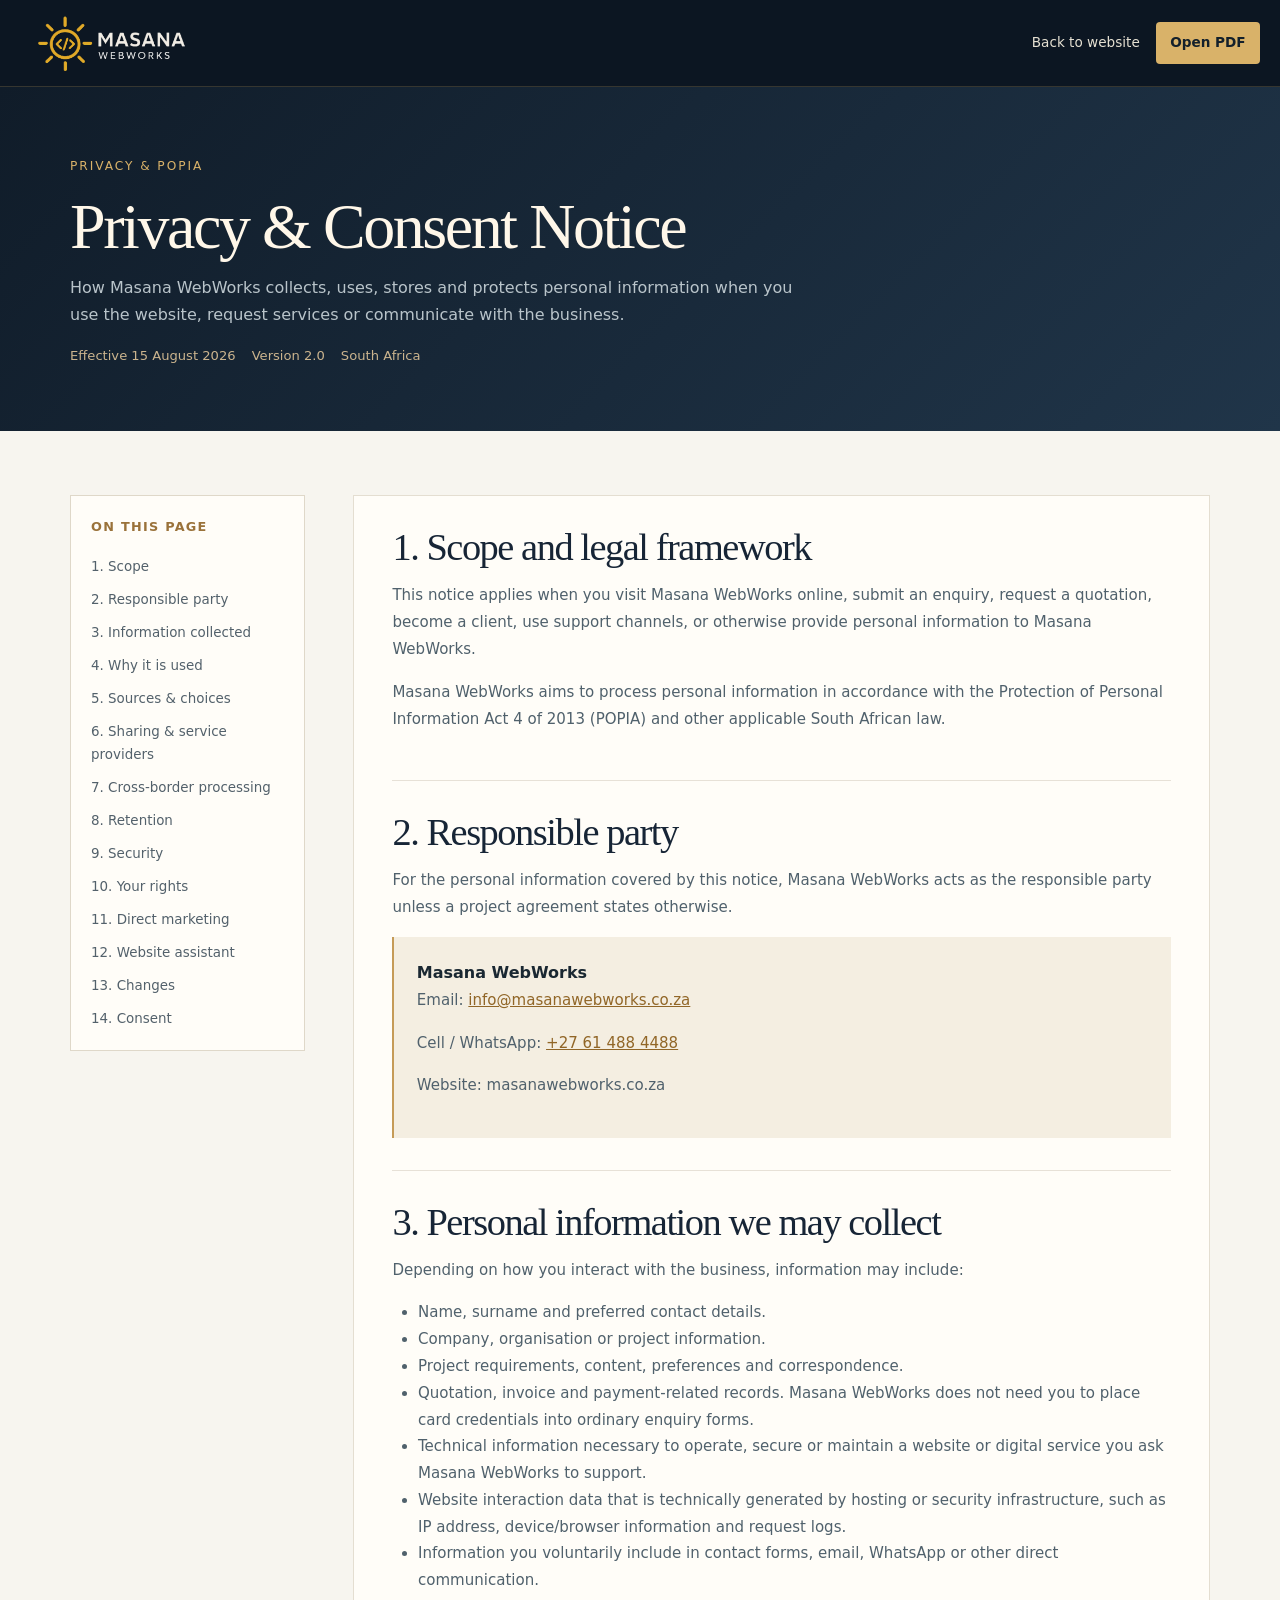
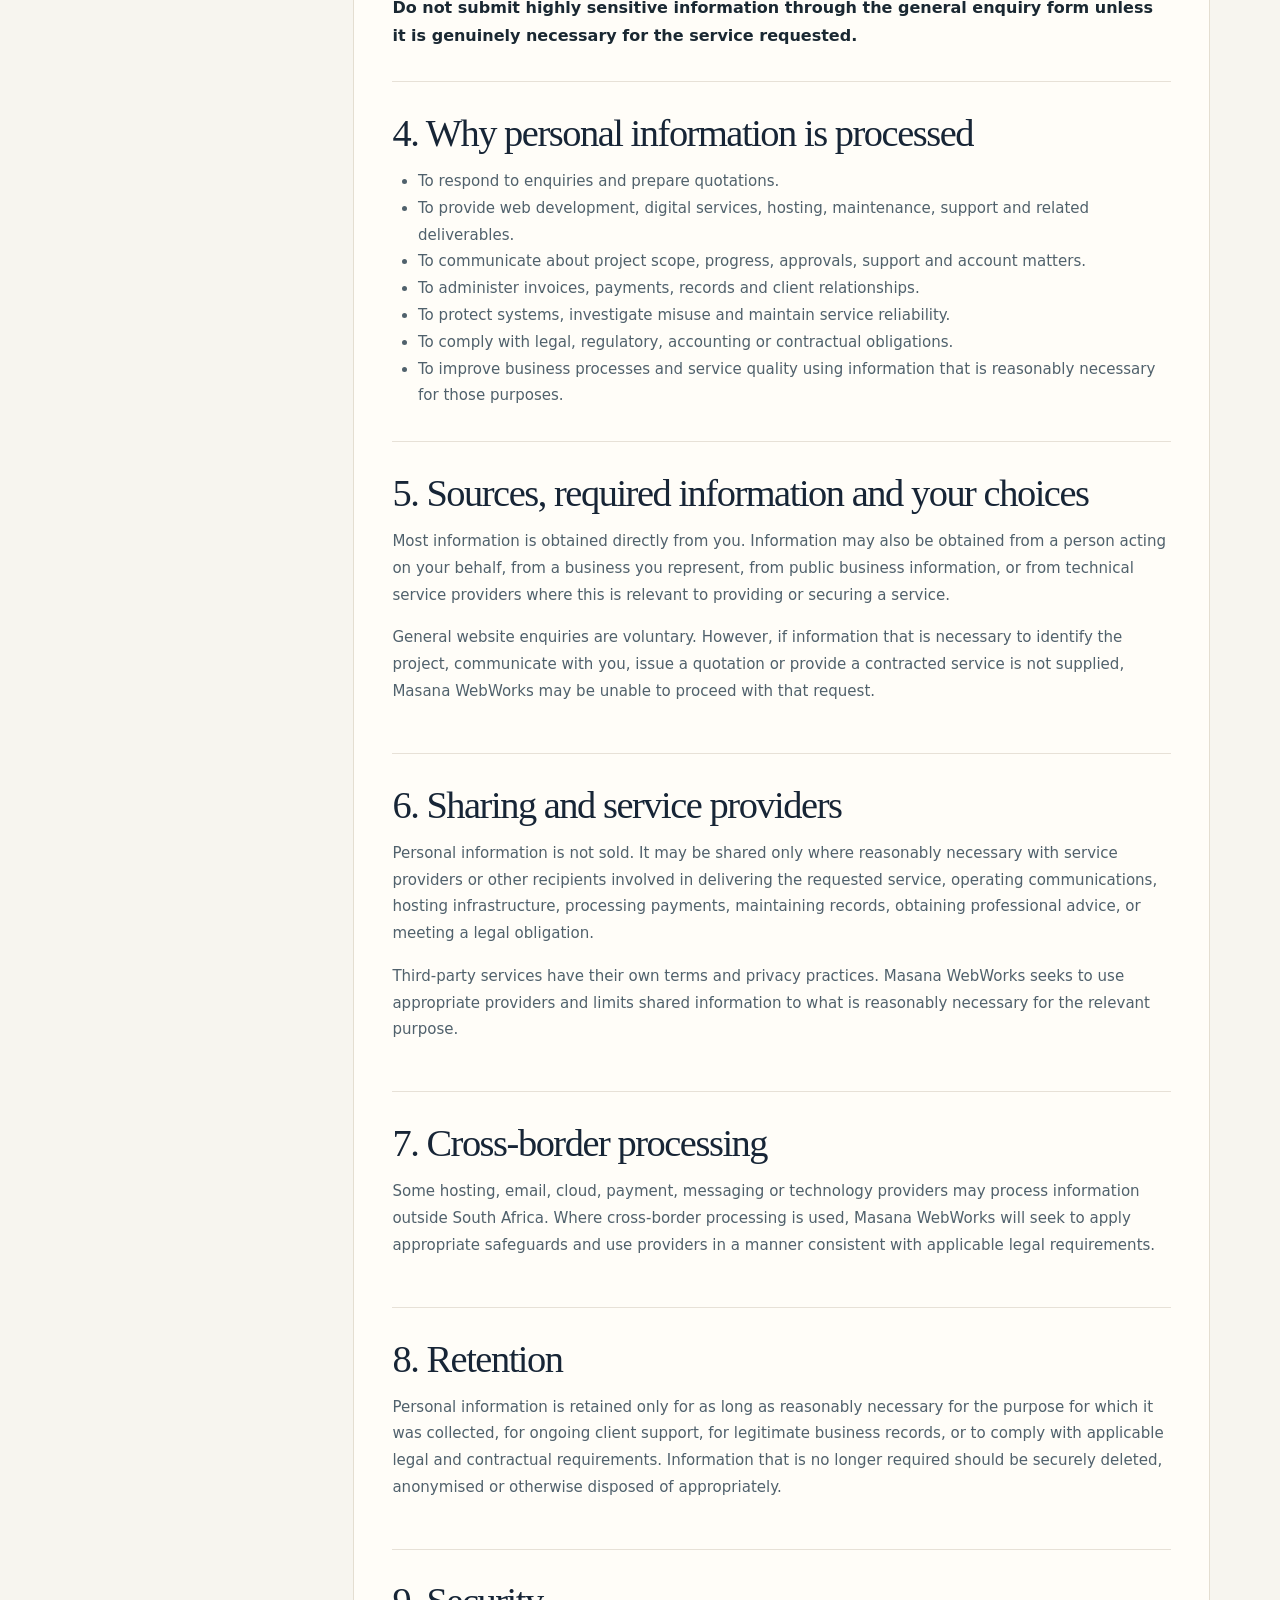
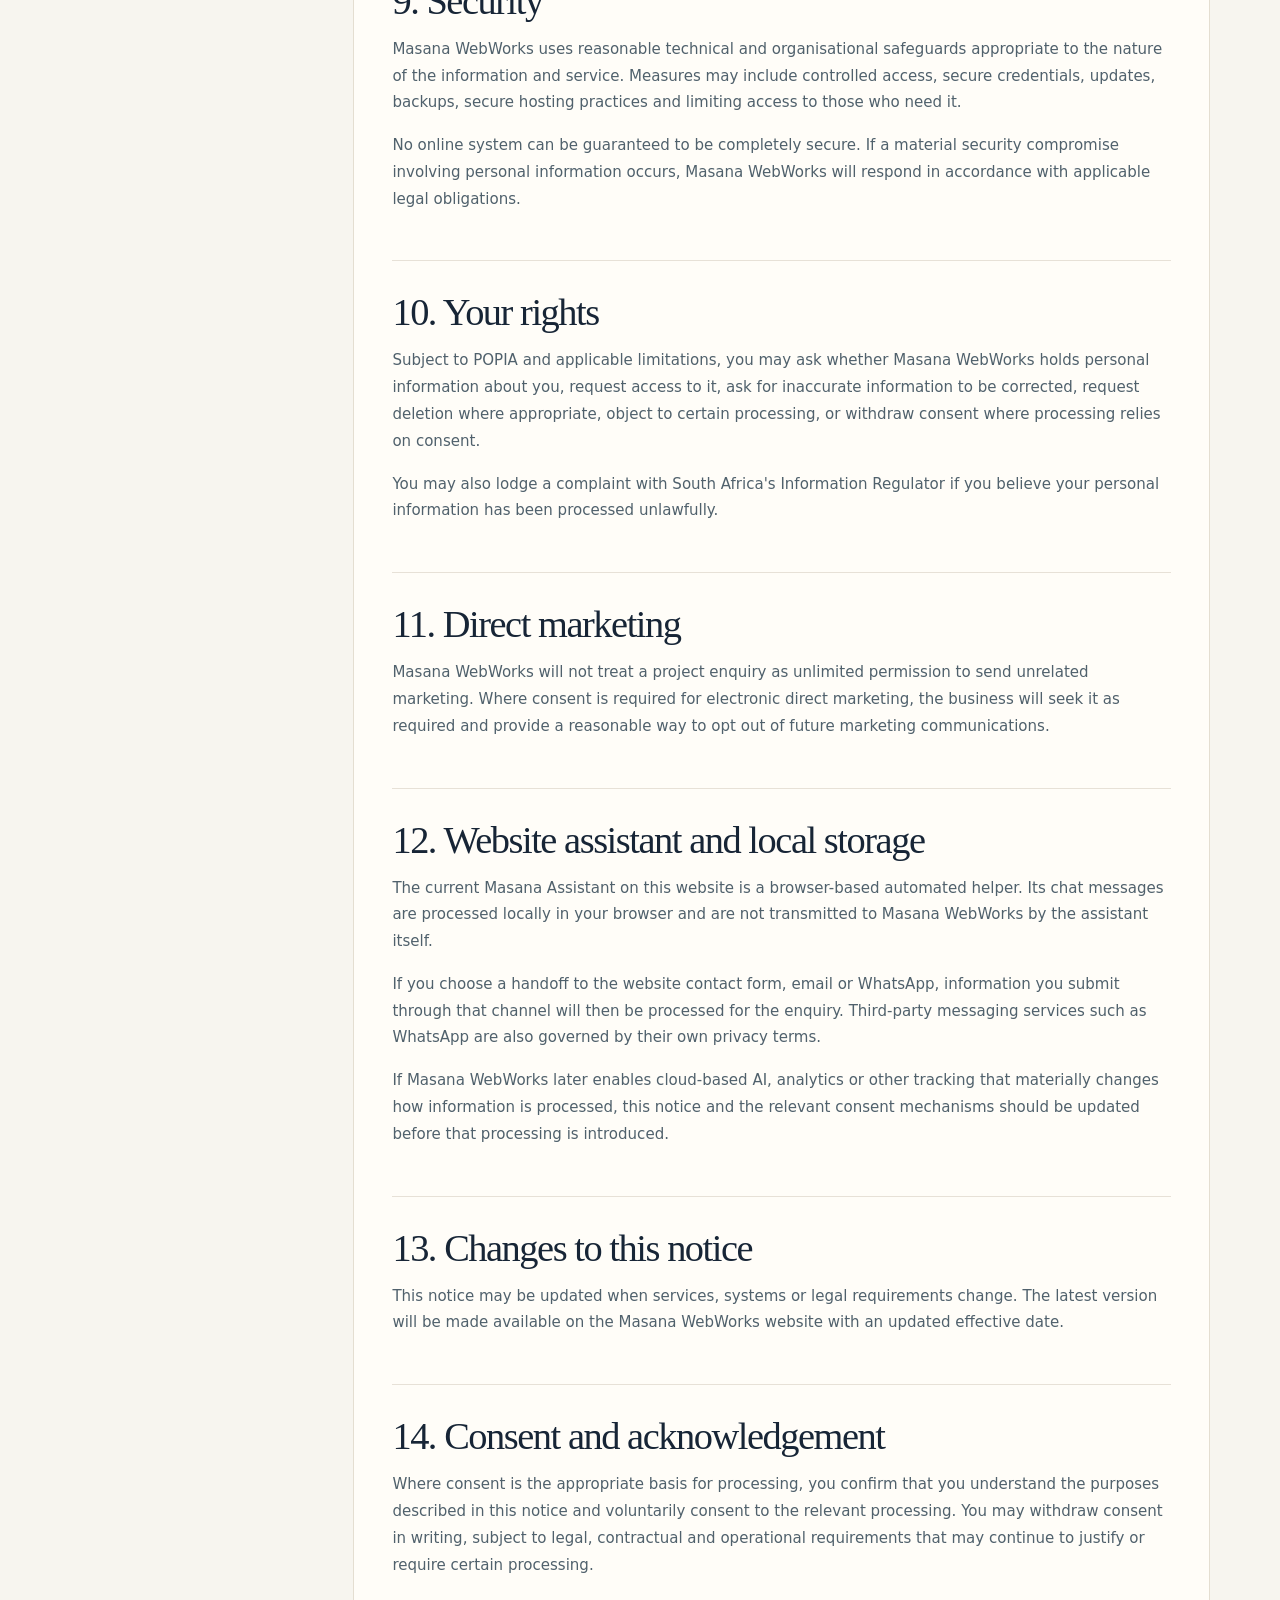
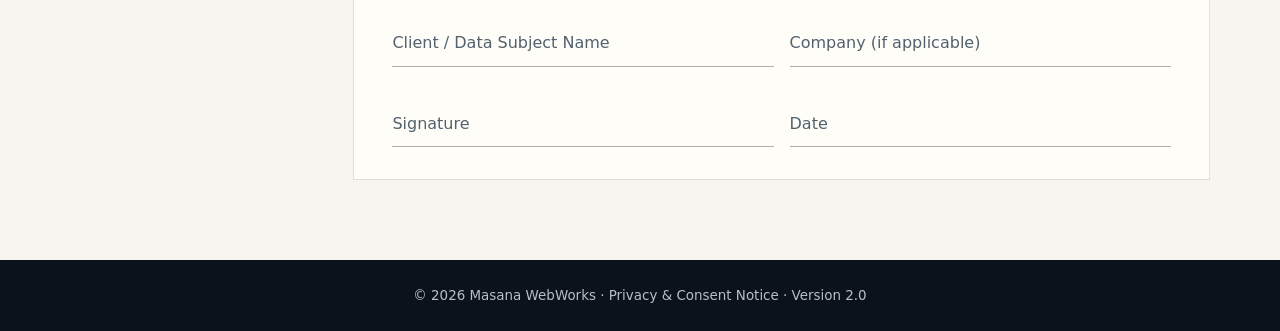
==== commit 0787a86c: "Update privacy.html" ====
--- a/privacy.html
+++ b/privacy.html
@@ -12,7 +12,7 @@
     <aside class="legal-toc"><strong>On this page</strong><a href="#scope">1. Scope</a><a href="#responsible">2. Responsible party</a><a href="#collect">3. Information collected</a><a href="#purpose">4. Why it is used</a><a href="#sources">5. Sources & choices</a><a href="#sharing">6. Sharing & service providers</a><a href="#crossborder">7. Cross-border processing</a><a href="#retention">8. Retention</a><a href="#security">9. Security</a><a href="#rights">10. Your rights</a><a href="#marketing">11. Direct marketing</a><a href="#assistant">12. Website assistant</a><a href="#changes">13. Changes</a><a href="#consent">14. Consent</a></aside>
     <article class="legal-content">
       <section id="scope"><h2>1. Scope and legal framework</h2><p>This notice applies when you visit Masana WebWorks online, submit an enquiry, request a quotation, become a client, use support channels, or otherwise provide personal information to Masana WebWorks.</p><p>Masana WebWorks aims to process personal information in accordance with the Protection of Personal Information Act 4 of 2013 (POPIA) and other applicable South African law.</p></section>
-      <section id="responsible"><h2>2. Responsible party</h2><p>For the personal information covered by this notice, Masana WebWorks acts as the responsible party unless a project agreement states otherwise.</p><div class="legal-contact-card"><strong>Masana WebWorks</strong><p>Email: <a href="mailto:www.vukosi394@gmail.com">www.vukosi394@gmail.com</a></p><p>Cell / WhatsApp: <a href="tel:+27614884488">+27 61 488 4488</a></p><p>Website: masanawebworks.co.za</p></div></section>
+      <section id="responsible"><h2>2. Responsible party</h2><p>For the personal information covered by this notice, Masana WebWorks acts as the responsible party unless a project agreement states otherwise.</p><div class="legal-contact-card"><strong>Masana WebWorks</strong><p>Email: <a href="mailto:www.vukosi394@gmail.com">info@masanawebworks.co.za</a></p><p>Cell / WhatsApp: <a href="tel:+27614884488">+27 61 488 4488</a></p><p>Website: masanawebworks.co.za</p></div></section>
       <section id="collect"><h2>3. Personal information we may collect</h2><p>Depending on how you interact with the business, information may include:</p><ul><li>Name, surname and preferred contact details.</li><li>Company, organisation or project information.</li><li>Project requirements, content, preferences and correspondence.</li><li>Quotation, invoice and payment-related records. Masana WebWorks does not need you to place card credentials into ordinary enquiry forms.</li><li>Technical information necessary to operate, secure or maintain a website or digital service you ask Masana WebWorks to support.</li><li>Website interaction data that is technically generated by hosting or security infrastructure, such as IP address, device/browser information and request logs.</li><li>Information you voluntarily include in contact forms, email, WhatsApp or other direct communication.</li></ul><div class="legal-callout"><strong>Do not submit highly sensitive information through the general enquiry form unless it is genuinely necessary for the service requested.</strong></div></section>
       <section id="purpose"><h2>4. Why personal information is processed</h2><ul><li>To respond to enquiries and prepare quotations.</li><li>To provide web development, digital services, hosting, maintenance, support and related deliverables.</li><li>To communicate about project scope, progress, approvals, support and account matters.</li><li>To administer invoices, payments, records and client relationships.</li><li>To protect systems, investigate misuse and maintain service reliability.</li><li>To comply with legal, regulatory, accounting or contractual obligations.</li><li>To improve business processes and service quality using information that is reasonably necessary for those purposes.</li></ul></section>
       <section id="sources"><h2>5. Sources, required information and your choices</h2><p>Most information is obtained directly from you. Information may also be obtained from a person acting on your behalf, from a business you represent, from public business information, or from technical service providers where this is relevant to providing or securing a service.</p><p>General website enquiries are voluntary. However, if information that is necessary to identify the project, communicate with you, issue a quotation or provide a contracted service is not supplied, Masana WebWorks may be unable to proceed with that request.</p></section>
